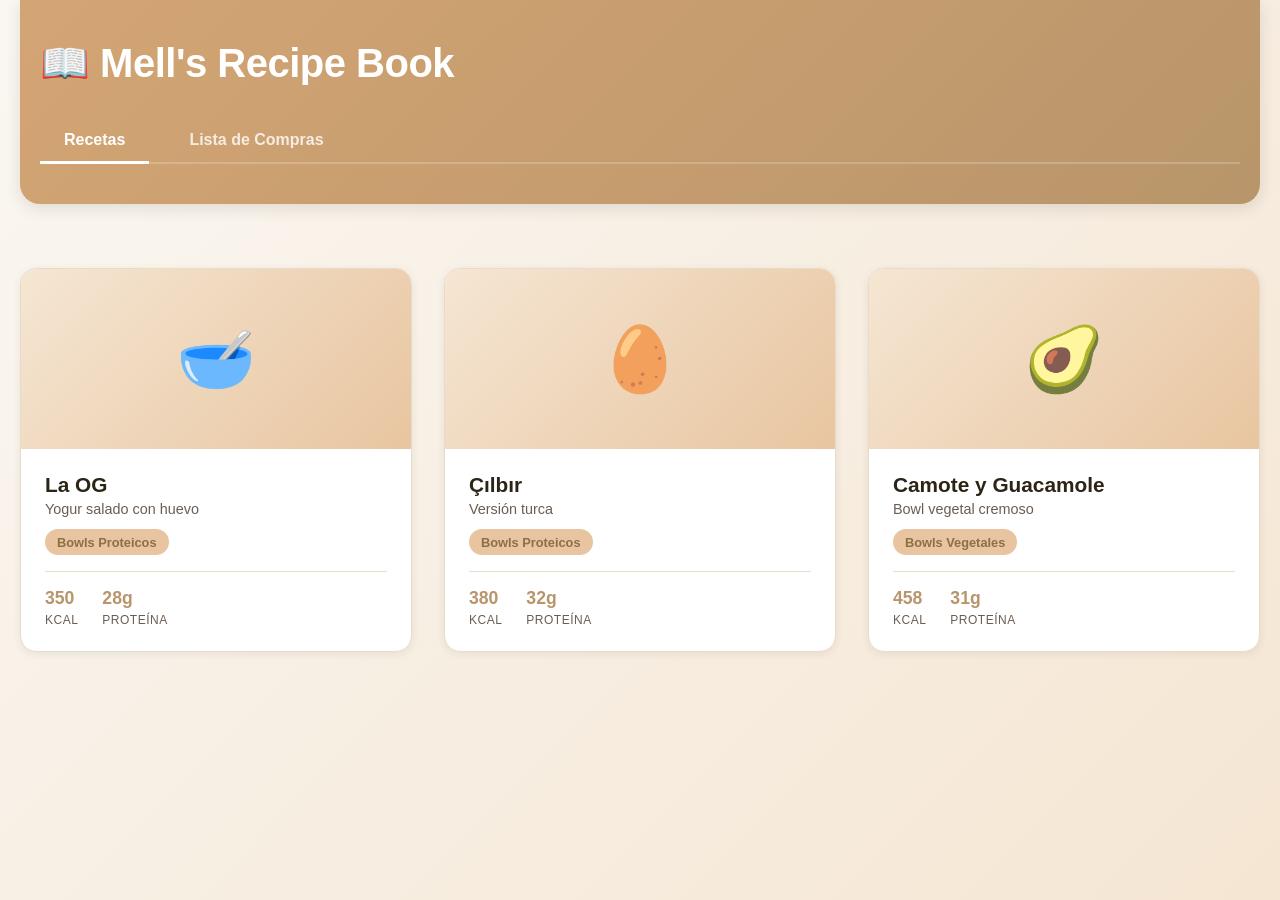
==== index.html @ 8ae882b2 "Initialize recipe book app with recipe board and shopping list - Recipe grid with cards showing name" ====
<!DOCTYPE html>
<html lang="es">
<head>
    <meta charset="UTF-8">
    <meta name="viewport" content="width=device-width, initial-scale=1.0">
    <title>Mell's Recipe Book</title>
    <link rel="stylesheet" href="styles.css">
</head>
<body>
    <div class="container">
        <!-- Header -->
        <header class="header">
            <div class="header-content">
                <h1 class="title">📖 Mell's Recipe Book</h1>
                <nav class="nav-tabs">
                    <button class="nav-btn active" data-tab="recipes">Recetas</button>
                    <button class="nav-btn" data-tab="shopping">Lista de Compras</button>
                </nav>
            </div>
        </header>

        <!-- Main Content -->
        <main class="main-content">
            <!-- Recipes Tab -->
            <section id="recipes-tab" class="tab-content active">
                <div class="recipes-grid">
                    <!-- Las recetas se generarán aquí -->
                </div>
            </section>

            <!-- Shopping List Tab -->
            <section id="shopping-tab" class="tab-content">
                <div class="shopping-container">
                    <!-- Filtros -->
                    <div class="filters-section">
                        <h2>Filtrar por categoría</h2>
                        <div class="category-filters">
                            <!-- Se generarán dinámicamente -->
                        </div>
                    </div>

                    <!-- Tabla de ingredientes -->
                    <div class="shopping-list-section">
                        <div class="shopping-header">
                            <h2>Ingredientes a Comprar</h2>
                            <button class="btn-clear-all" id="clear-all-btn">Limpiar lista</button>
                        </div>
                        <div class="shopping-list">
                            <!-- Se generará dinámicamente -->
                        </div>
                    </div>
                </div>
            </section>
        </main>
    </div>

    <!-- Modal para ver detalles de la receta -->
    <div id="recipe-modal" class="modal">
        <div class="modal-content">
            <span class="close">&times;</span>
            <div class="modal-body">
                <!-- Se llenará dinámicamente -->
            </div>
        </div>
    </div>

    <script src="data.js"></script>
    <script src="app.js"></script>
</body>
</html>
---- styles.css ----
* {
    margin: 0;
    padding: 0;
    box-sizing: border-box;
}

:root {
    --primary: #d4a574;
    --primary-light: #e8c5a0;
    --primary-dark: #b8956a;
    --secondary: #f5e6d3;
    --accent: #8b6f47;
    --text-dark: #2c2416;
    --text-light: #6b5d52;
    --bg-light: #faf7f2;
    --bg-white: #ffffff;
    --success: #a8d5ba;
    --warning: #f4a460;
    --border: #e8dcc8;
    --shadow-sm: 0 2px 8px rgba(44, 36, 22, 0.08);
    --shadow-md: 0 4px 16px rgba(44, 36, 22, 0.12);
    --shadow-lg: 0 8px 24px rgba(44, 36, 22, 0.15);
}

body {
    font-family: 'Segoe UI', Tahoma, Geneva, Verdana, sans-serif;
    background: linear-gradient(135deg, #faf7f2 0%, #f5e6d3 100%);
    color: var(--text-dark);
    min-height: 100vh;
}

.container {
    max-width: 1400px;
    margin: 0 auto;
    padding: 0 20px;
}

/* Header */
.header {
    background: linear-gradient(135deg, var(--primary) 0%, var(--primary-dark) 100%);
    padding: 2.5rem 0;
    margin-bottom: 3rem;
    box-shadow: var(--shadow-md);
    border-radius: 0 0 20px 20px;
}

.header-content {
    max-width: 1400px;
    margin: 0 auto;
    padding: 0 20px;
}

.title {
    font-size: 2.5rem;
    color: var(--bg-white);
    margin-bottom: 2rem;
    font-weight: 700;
    letter-spacing: -0.5px;
}

.nav-tabs {
    display: flex;
    gap: 1rem;
    border-bottom: 2px solid rgba(255, 255, 255, 0.2);
}

.nav-btn {
    padding: 0.75rem 1.5rem;
    border: none;
    background: transparent;
    color: rgba(255, 255, 255, 0.8);
    font-size: 1rem;
    font-weight: 600;
    cursor: pointer;
    transition: all 0.3s ease;
    border-bottom: 3px solid transparent;
    margin-bottom: -2px;
}

.nav-btn:hover {
    color: var(--bg-white);
}

.nav-btn.active {
    color: var(--bg-white);
    border-bottom-color: var(--bg-white);
}

/* Main Content */
.main-content {
    padding: 1rem 0 3rem;
}

.tab-content {
    display: none;
    animation: fadeIn 0.3s ease-in;
}

.tab-content.active {
    display: block;
}

@keyframes fadeIn {
    from {
        opacity: 0;
        transform: translateY(10px);
    }
    to {
        opacity: 1;
        transform: translateY(0);
    }
}

/* Recipes Grid */
.recipes-grid {
    display: grid;
    grid-template-columns: repeat(auto-fill, minmax(300px, 1fr));
    gap: 2rem;
}

.recipe-card {
    background: var(--bg-white);
    border-radius: 16px;
    overflow: hidden;
    box-shadow: var(--shadow-sm);
    transition: all 0.3s ease;
    cursor: pointer;
    border: 1px solid var(--border);
}

.recipe-card:hover {
    transform: translateY(-8px);
    box-shadow: var(--shadow-lg);
}

.recipe-card-image {
    width: 100%;
    height: 180px;
    background: linear-gradient(135deg, var(--secondary) 0%, var(--primary-light) 100%);
    display: flex;
    align-items: center;
    justify-content: center;
    font-size: 4rem;
}

.recipe-card-content {
    padding: 1.5rem;
}

.recipe-card-title {
    font-size: 1.3rem;
    font-weight: 700;
    color: var(--text-dark);
    margin-bottom: 0.25rem;
}

.recipe-card-subtitle {
    font-size: 0.9rem;
    color: var(--text-light);
    margin-bottom: 0.75rem;
}

.recipe-card-category {
    display: inline-block;
    background: var(--primary-light);
    color: var(--accent);
    padding: 0.35rem 0.75rem;
    border-radius: 20px;
    font-size: 0.8rem;
    font-weight: 600;
    margin-bottom: 1rem;
}

.recipe-card-stats {
    display: flex;
    gap: 1.5rem;
    padding-top: 1rem;
    border-top: 1px solid var(--border);
    font-size: 0.85rem;
}

.stat {
    display: flex;
    flex-direction: column;
    gap: 0.25rem;
}

.stat-value {
    font-weight: 700;
    color: var(--primary-dark);
    font-size: 1.1rem;
}

.stat-label {
    color: var(--text-light);
    font-size: 0.75rem;
    text-transform: uppercase;
    letter-spacing: 0.5px;
}

/* Modal */
.modal {
    display: none;
    position: fixed;
    z-index: 1000;
    left: 0;
    top: 0;
    width: 100%;
    height: 100%;
    background: rgba(44, 36, 22, 0.5);
    animation: fadeIn 0.3s ease;
}

.modal.show {
    display: flex;
    align-items: center;
    justify-content: center;
}

.modal-content {
    background: var(--bg-white);
    padding: 2rem;
    border-radius: 20px;
    max-width: 600px;
    width: 90%;
    max-height: 90vh;
    overflow-y: auto;
    box-shadow: var(--shadow-lg);
    position: relative;
}

.close {
    position: absolute;
    right: 1.5rem;
    top: 1.5rem;
    font-size: 1.5rem;
    font-weight: bold;
    cursor: pointer;
    color: var(--text-light);
    transition: color 0.2s;
}

.close:hover {
    color: var(--text-dark);
}

.modal-title {
    font-size: 2rem;
    font-weight: 700;
    color: var(--text-dark);
    margin-bottom: 0.5rem;
}

.modal-subtitle {
    font-size: 1rem;
    color: var(--text-light);
    margin-bottom: 1rem;
}

.modal-category {
    display: inline-block;
    background: var(--primary-light);
    color: var(--accent);
    padding: 0.4rem 0.8rem;
    border-radius: 20px;
    font-size: 0.85rem;
    font-weight: 600;
    margin-bottom: 1.5rem;
}

.modal-stats {
    display: flex;
    gap: 2rem;
    padding: 1.5rem 0;
    border-top: 1px solid var(--border);
    border-bottom: 1px solid var(--border);
    margin-bottom: 1.5rem;
}

.modal-stat {
    display: flex;
    flex-direction: column;
    gap: 0.25rem;
}

.modal-stat-value {
    font-size: 1.5rem;
    font-weight: 700;
    color: var(--primary-dark);
}

.modal-stat-label {
    font-size: 0.8rem;
    color: var(--text-light);
    text-transform: uppercase;
    letter-spacing: 0.5px;
}

.modal-section {
    margin-bottom: 1.5rem;
}

.modal-section h3 {
    font-size: 1.1rem;
    font-weight: 700;
    color: var(--text-dark);
    margin-bottom: 0.75rem;
    display: flex;
    align-items: center;
    gap: 0.5rem;
}

.modal-ingredients {
    list-style: none;
}

.modal-ingredients li {
    padding: 0.5rem 0;
    padding-left: 1.5rem;
    position: relative;
    color: var(--text-light);
}

.modal-ingredients li:before {
    content: "✓";
    position: absolute;
    left: 0;
    color: var(--success);
    font-weight: bold;
}

.modal-steps {
    list-style: none;
    counter-reset: step-counter;
}

.modal-steps li {
    counter-increment: step-counter;
    padding: 0.75rem 0;
    padding-left: 2rem;
    position: relative;
    color: var(--text-light);
    line-height: 1.6;
}

.modal-steps li:before {
    content: counter(step-counter);
    position: absolute;
    left: 0;
    width: 1.5rem;
    height: 1.5rem;
    background: var(--primary-light);
    border-radius: 50%;
    display: flex;
    align-items: center;
    justify-content: center;
    font-weight: 700;
    color: var(--accent);
    font-size: 0.8rem;
}

/* Shopping List */
.shopping-container {
    display: grid;
    grid-template-columns: 250px 1fr;
    gap: 2rem;
}

.filters-section {
    background: var(--bg-white);
    padding: 1.5rem;
    border-radius: 16px;
    height: fit-content;
    box-shadow: var(--shadow-sm);
    border: 1px solid var(--border);
    position: sticky;
    top: 20px;
}

.filters-section h2 {
    font-size: 1.1rem;
    font-weight: 700;
    color: var(--text-dark);
    margin-bottom: 1rem;
}

.category-filters {
    display: flex;
    flex-direction: column;
    gap: 0.5rem;
}

.filter-checkbox {
    display: flex;
    align-items: center;
    gap: 0.75rem;
    cursor: pointer;
    padding: 0.5rem;
    border-radius: 8px;
    transition: background 0.2s;
}

.filter-checkbox:hover {
    background: var(--secondary);
}

.filter-checkbox input {
    width: 18px;
    height: 18px;
    cursor: pointer;
    accent-color: var(--primary);
}

.filter-checkbox label {
    cursor: pointer;
    font-size: 0.95rem;
    color: var(--text-dark);
    font-weight: 500;
}

.shopping-list-section {
    background: var(--bg-white);
    padding: 2rem;
    border-radius: 16px;
    box-shadow: var(--shadow-sm);
    border: 1px solid var(--border);
}

.shopping-header {
    display: flex;
    justify-content: space-between;
    align-items: center;
    margin-bottom: 1.5rem;
}

.shopping-header h2 {
    font-size: 1.5rem;
    font-weight: 700;
    color: var(--text-dark);
}

.btn-clear-all {
    padding: 0.5rem 1rem;
    background: var(--warning);
    color: white;
    border: none;
    border-radius: 8px;
    font-weight: 600;
    cursor: pointer;
    transition: all 0.2s;
    font-size: 0.9rem;
}

.btn-clear-all:hover {
    background: darken(var(--warning), 10%);
    transform: translateY(-2px);
}

.shopping-list {
    display: flex;
    flex-direction: column;
    gap: 0.75rem;
}

.ingredient-item {
    display: grid;
    grid-template-columns: 30px 1fr auto;
    align-items: center;
    gap: 1rem;
    padding: 1rem;
    background: var(--secondary);
    border-radius: 12px;
    transition: all 0.2s;
    border: 1px solid var(--border);
}

.ingredient-item:hover {
    background: var(--primary-light);
}

.ingredient-item.checked {
    opacity: 0.6;
}

.ingredient-checkbox {
    width: 24px;
    height: 24px;
    cursor: pointer;
    accent-color: var(--success);
}

.ingredient-info {
    display: flex;
    flex-direction: column;
    gap: 0.25rem;
}

.ingredient-name {
    font-weight: 600;
    color: var(--text-dark);
    font-size: 0.95rem;
}

.ingredient-recipes {
    font-size: 0.8rem;
    color: var(--text-light);
}

.recipe-badge {
    display: inline-block;
    background: var(--primary-light);
    color: var(--accent);
    padding: 0.25rem 0.6rem;
    border-radius: 12px;
    font-weight: 600;
    cursor: pointer;
    transition: all 0.2s;
    border: 1px solid transparent;
}

.recipe-badge:hover {
    background: var(--primary);
    color: white;
    border-color: var(--primary-dark);
}

.ingredient-recipes-list {
    display: flex;
    flex-wrap: wrap;
    gap: 0.5rem;
}

.ingredient-quantity {
    text-align: right;
    font-size: 0.85rem;
    color: var(--text-light);
}

.empty-state {
    text-align: center;
    padding: 3rem 1rem;
    color: var(--text-light);
}

.empty-state-icon {
    font-size: 3rem;
    margin-bottom: 1rem;
}

.empty-state-text {
    font-size: 1.1rem;
    font-weight: 600;
}

/* Buttons */
.btn {
    padding: 0.75rem 1.5rem;
    border: none;
    border-radius: 8px;
    font-weight: 600;
    cursor: pointer;
    transition: all 0.2s;
    font-size: 0.95rem;
}

.btn-primary {
    background: var(--primary);
    color: white;
}

.btn-primary:hover {
    background: var(--primary-dark);
    transform: translateY(-2px);
}

/* Responsive */
@media (max-width: 768px) {
    .header {
        padding: 2rem 0;
    }

    .title {
        font-size: 1.8rem;
        margin-bottom: 1rem;
    }

    .recipes-grid {
        grid-template-columns: 1fr;
        gap: 1.5rem;
    }

    .shopping-container {
        grid-template-columns: 1fr;
        gap: 1.5rem;
    }

    .filters-section {
        position: static;
    }

    .shopping-header {
        flex-direction: column;
        align-items: flex-start;
        gap: 1rem;
    }

    .ingredient-item {
        grid-template-columns: 24px 1fr;
    }

    .ingredient-quantity {
        grid-column: 2;
        text-align: left;
        margin-top: 0.5rem;
    }
}

@media (max-width: 480px) {
    .title {
        font-size: 1.4rem;
    }

    .nav-tabs {
        gap: 0.5rem;
    }

    .nav-btn {
        padding: 0.5rem 1rem;
        font-size: 0.85rem;
    }

    .recipe-card-title {
        font-size: 1.1rem;
    }

    .shopping-header h2 {
        font-size: 1.2rem;
    }
}
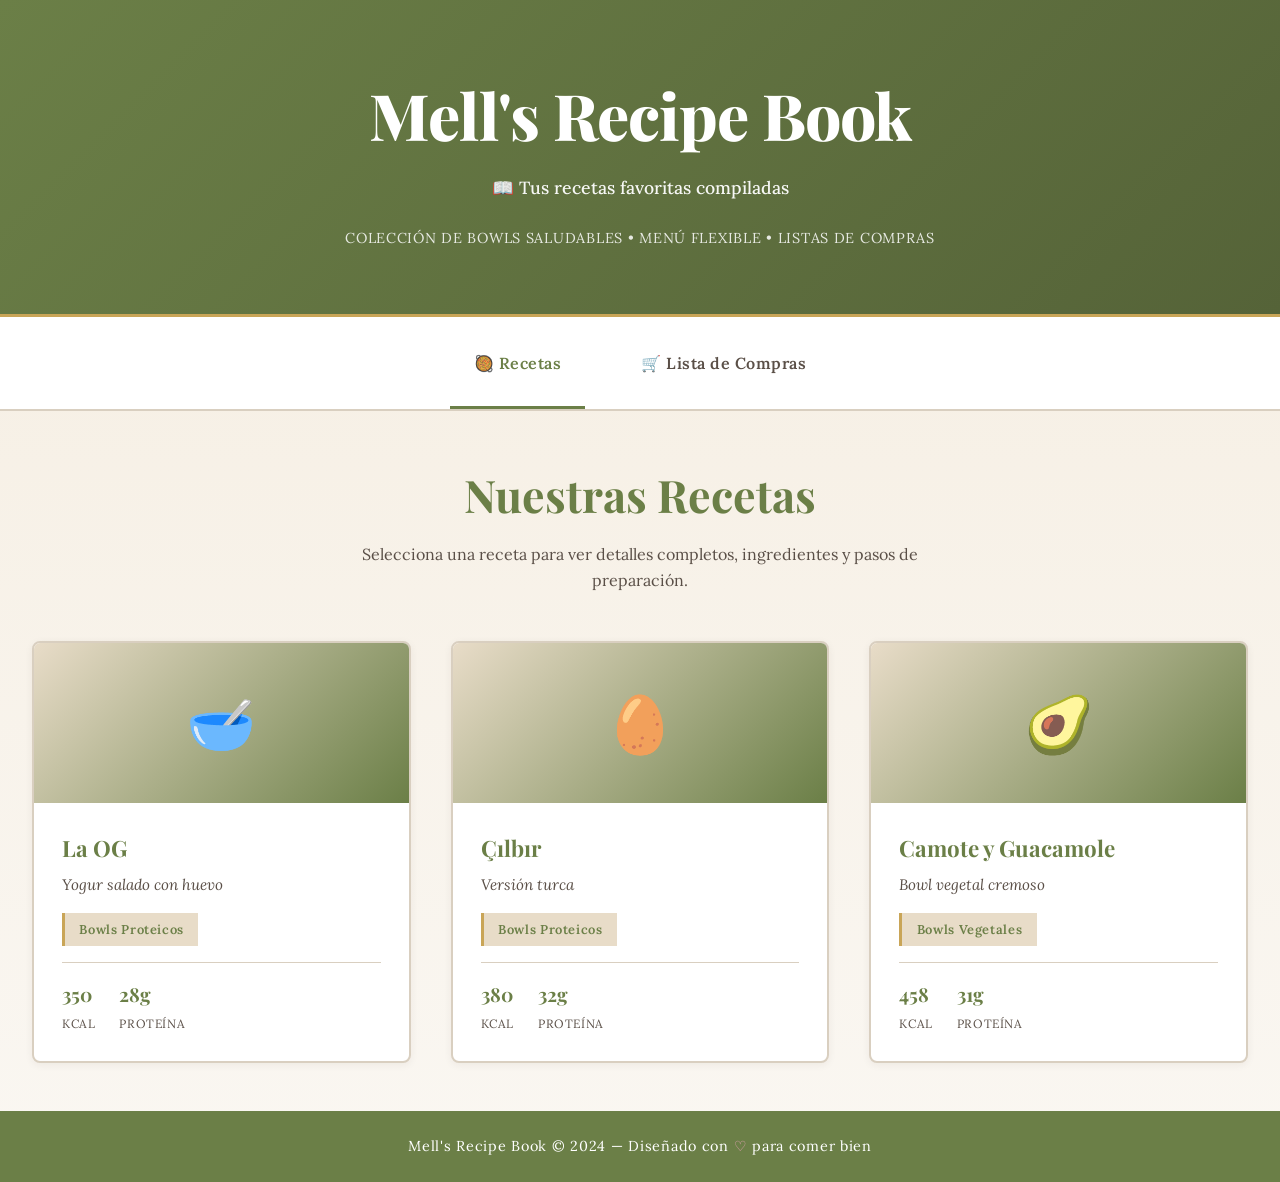
==== commit 8a53b7d1: "Redesign UI with elegant serif-based aesthetic inspired by document style - Add Playfair Display ser" ====
--- a/index.html
+++ b/index.html
@@ -4,25 +4,38 @@
     <meta charset="UTF-8">
     <meta name="viewport" content="width=device-width, initial-scale=1.0">
     <title>Mell's Recipe Book</title>
+    <link rel="preconnect" href="https://fonts.googleapis.com">
+    <link rel="preconnect" href="https://fonts.gstatic.com" crossorigin>
+    <link href="https://fonts.googleapis.com/css2?family=Playfair+Display:wght@700;800&family=Lora:wght@400;500;600&display=swap" rel="stylesheet">
     <link rel="stylesheet" href="styles.css">
 </head>
 <body>
-    <div class="container">
+    <div class="page">
         <!-- Header -->
         <header class="header">
-            <div class="header-content">
-                <h1 class="title">📖 Mell's Recipe Book</h1>
-                <nav class="nav-tabs">
-                    <button class="nav-btn active" data-tab="recipes">Recetas</button>
-                    <button class="nav-btn" data-tab="shopping">Lista de Compras</button>
-                </nav>
+            <div class="header-inner">
+                <h1 class="main-title">Mell's Recipe Book</h1>
+                <p class="subtitle">📖 Tus recetas favoritas compiladas</p>
+                <div class="header-meta">
+                    <span>Colección de bowls saludables • Menú flexible • Listas de compras</span>
+                </div>
             </div>
         </header>
+
+        <!-- Navigation Tabs -->
+        <nav class="nav-tabs">
+            <button class="nav-btn active" data-tab="recipes">🥘 Recetas</button>
+            <button class="nav-btn" data-tab="shopping">🛒 Lista de Compras</button>
+        </nav>
 
         <!-- Main Content -->
         <main class="main-content">
             <!-- Recipes Tab -->
             <section id="recipes-tab" class="tab-content active">
+                <div class="section-header">
+                    <h2>Nuestras Recetas</h2>
+                    <p class="section-description">Selecciona una receta para ver detalles completos, ingredientes y pasos de preparación.</p>
+                </div>
                 <div class="recipes-grid">
                     <!-- Las recetas se generarán aquí -->
                 </div>
@@ -30,20 +43,28 @@
 
             <!-- Shopping List Tab -->
             <section id="shopping-tab" class="tab-content">
+                <div class="section-header">
+                    <h2>Lista de Compras Inteligente</h2>
+                    <p class="section-description">Filtra por categoría de receta y genera tu lista personalizada de ingredientes.</p>
+                </div>
+
                 <div class="shopping-container">
                     <!-- Filtros -->
-                    <div class="filters-section">
-                        <h2>Filtrar por categoría</h2>
+                    <aside class="filters-section">
+                        <h3>Filtrar por Categoría</h3>
                         <div class="category-filters">
                             <!-- Se generarán dinámicamente -->
                         </div>
-                    </div>
+                    </aside>
 
                     <!-- Tabla de ingredientes -->
                     <div class="shopping-list-section">
                         <div class="shopping-header">
-                            <h2>Ingredientes a Comprar</h2>
-                            <button class="btn-clear-all" id="clear-all-btn">Limpiar lista</button>
+                            <div>
+                                <h3>Ingredientes a Comprar</h3>
+                                <p class="shopping-subtext" id="shopping-count">Selecciona una categoría para ver ingredientes</p>
+                            </div>
+                            <button class="btn-clear-all" id="clear-all-btn">↻ Limpiar lista</button>
                         </div>
                         <div class="shopping-list">
                             <!-- Se generará dinámicamente -->
@@ -52,12 +73,17 @@
                 </div>
             </section>
         </main>
+
+        <!-- Footer -->
+        <footer class="footer">
+            <p>Mell's Recipe Book © 2024 — Diseñado con <span class="heart">♡</span> para comer bien</p>
+        </footer>
     </div>
 
     <!-- Modal para ver detalles de la receta -->
     <div id="recipe-modal" class="modal">
         <div class="modal-content">
-            <span class="close">&times;</span>
+            <button class="close" aria-label="Cerrar">&times;</button>
             <div class="modal-body">
                 <!-- Se llenará dinámicamente -->
             </div>
--- a/styles.css
+++ b/styles.css
@@ -5,95 +5,152 @@
 }
 
 :root {
-    --primary: #d4a574;
-    --primary-light: #e8c5a0;
-    --primary-dark: #b8956a;
-    --secondary: #f5e6d3;
-    --accent: #8b6f47;
+    --cream: #f5ede0;
+    --beige: #e8dcc8;
+    --olive: #6b7f47;
+    --olive-dark: #556338;
+    --brown: #8b6f47;
+    --brown-dark: #6b5a3d;
     --text-dark: #2c2416;
-    --text-light: #6b5d52;
-    --bg-light: #faf7f2;
-    --bg-white: #ffffff;
-    --success: #a8d5ba;
-    --warning: #f4a460;
-    --border: #e8dcc8;
-    --shadow-sm: 0 2px 8px rgba(44, 36, 22, 0.08);
-    --shadow-md: 0 4px 16px rgba(44, 36, 22, 0.12);
-    --shadow-lg: 0 8px 24px rgba(44, 36, 22, 0.15);
+    --text-light: #5a4f47;
+    --accent: #c9a557;
+    --success: #9ab89e;
+    --border: #d9cfc0;
+    --white: #ffffff;
+
+    --font-serif: 'Playfair Display', Georgia, serif;
+    --font-body: 'Lora', 'Segoe UI', serif;
+}
+
+html, body {
+    height: 100%;
 }
 
 body {
-    font-family: 'Segoe UI', Tahoma, Geneva, Verdana, sans-serif;
-    background: linear-gradient(135deg, #faf7f2 0%, #f5e6d3 100%);
+    font-family: var(--font-body);
+    background-color: var(--cream);
     color: var(--text-dark);
+    line-height: 1.6;
+}
+
+.page {
+    display: flex;
+    flex-direction: column;
     min-height: 100vh;
-}
-
-.container {
-    max-width: 1400px;
-    margin: 0 auto;
-    padding: 0 20px;
+    background: linear-gradient(180deg, var(--cream) 0%, #faf7f2 100%);
 }
 
 /* Header */
 .header {
-    background: linear-gradient(135deg, var(--primary) 0%, var(--primary-dark) 100%);
-    padding: 2.5rem 0;
-    margin-bottom: 3rem;
-    box-shadow: var(--shadow-md);
-    border-radius: 0 0 20px 20px;
-}
-
-.header-content {
-    max-width: 1400px;
+    background: linear-gradient(135deg, var(--olive) 0%, var(--olive-dark) 100%);
+    color: var(--white);
+    padding: 4rem 2rem;
+    text-align: center;
+    border-bottom: 3px solid var(--accent);
+}
+
+.header-inner {
+    max-width: 900px;
     margin: 0 auto;
-    padding: 0 20px;
-}
-
-.title {
-    font-size: 2.5rem;
-    color: var(--bg-white);
-    margin-bottom: 2rem;
-    font-weight: 700;
-    letter-spacing: -0.5px;
-}
-
+}
+
+.main-title {
+    font-family: var(--font-serif);
+    font-size: clamp(2.5rem, 8vw, 4rem);
+    font-weight: 800;
+    margin-bottom: 0.5rem;
+    letter-spacing: -1px;
+}
+
+.subtitle {
+    font-size: 1.1rem;
+    font-weight: 500;
+    opacity: 0.95;
+    margin-bottom: 1.5rem;
+}
+
+.header-meta {
+    font-size: 0.9rem;
+    opacity: 0.85;
+    letter-spacing: 0.05em;
+    text-transform: uppercase;
+}
+
+/* Navigation Tabs */
 .nav-tabs {
     display: flex;
-    gap: 1rem;
-    border-bottom: 2px solid rgba(255, 255, 255, 0.2);
+    justify-content: center;
+    gap: 2rem;
+    padding: 1.5rem 2rem;
+    background: var(--white);
+    border-bottom: 2px solid var(--border);
+    flex-wrap: wrap;
 }
 
 .nav-btn {
     padding: 0.75rem 1.5rem;
     border: none;
     background: transparent;
-    color: rgba(255, 255, 255, 0.8);
+    color: var(--text-light);
     font-size: 1rem;
+    font-family: var(--font-body);
     font-weight: 600;
     cursor: pointer;
     transition: all 0.3s ease;
-    border-bottom: 3px solid transparent;
-    margin-bottom: -2px;
+    position: relative;
+    letter-spacing: 0.03em;
 }
 
 .nav-btn:hover {
-    color: var(--bg-white);
+    color: var(--olive);
 }
 
 .nav-btn.active {
-    color: var(--bg-white);
-    border-bottom-color: var(--bg-white);
+    color: var(--olive);
+}
+
+.nav-btn.active::after {
+    content: '';
+    position: absolute;
+    bottom: -1.5rem;
+    left: 0;
+    right: 0;
+    height: 3px;
+    background: var(--olive);
 }
 
 /* Main Content */
 .main-content {
-    padding: 1rem 0 3rem;
+    flex: 1;
+    max-width: 1400px;
+    width: 100%;
+    margin: 0 auto;
+    padding: 3rem 2rem;
+}
+
+.section-header {
+    margin-bottom: 3rem;
+    text-align: center;
+}
+
+.section-header h2 {
+    font-family: var(--font-serif);
+    font-size: clamp(1.8rem, 5vw, 2.8rem);
+    color: var(--olive);
+    margin-bottom: 0.75rem;
+    font-weight: 700;
+}
+
+.section-description {
+    font-size: 1rem;
+    color: var(--text-light);
+    max-width: 600px;
+    margin: 0 auto;
 }
 
 .tab-content {
     display: none;
-    animation: fadeIn 0.3s ease-in;
+    animation: fadeIn 0.4s ease-in;
 }
 
 .tab-content.active {
@@ -103,7 +160,7 @@
 @keyframes fadeIn {
     from {
         opacity: 0;
-        transform: translateY(10px);
+        transform: translateY(15px);
     }
     to {
         opacity: 1;
@@ -114,60 +171,65 @@
 /* Recipes Grid */
 .recipes-grid {
     display: grid;
-    grid-template-columns: repeat(auto-fill, minmax(300px, 1fr));
-    gap: 2rem;
+    grid-template-columns: repeat(auto-fill, minmax(320px, 1fr));
+    gap: 2.5rem;
+    margin-top: 2rem;
 }
 
 .recipe-card {
-    background: var(--bg-white);
-    border-radius: 16px;
+    background: var(--white);
+    border: 2px solid var(--border);
+    border-radius: 8px;
     overflow: hidden;
-    box-shadow: var(--shadow-sm);
-    transition: all 0.3s ease;
-    cursor: pointer;
-    border: 1px solid var(--border);
+    cursor: pointer;
+    transition: all 0.35s ease;
+    box-shadow: 0 2px 8px rgba(44, 36, 22, 0.06);
 }
 
 .recipe-card:hover {
     transform: translateY(-8px);
-    box-shadow: var(--shadow-lg);
+    border-color: var(--accent);
+    box-shadow: 0 12px 24px rgba(44, 36, 22, 0.12);
 }
 
 .recipe-card-image {
     width: 100%;
-    height: 180px;
-    background: linear-gradient(135deg, var(--secondary) 0%, var(--primary-light) 100%);
+    height: 160px;
+    background: linear-gradient(135deg, var(--beige) 0%, var(--olive) 100%);
     display: flex;
     align-items: center;
     justify-content: center;
-    font-size: 4rem;
+    font-size: 3.5rem;
 }
 
 .recipe-card-content {
-    padding: 1.5rem;
+    padding: 1.75rem;
 }
 
 .recipe-card-title {
-    font-size: 1.3rem;
-    font-weight: 700;
-    color: var(--text-dark);
-    margin-bottom: 0.25rem;
+    font-family: var(--font-serif);
+    font-size: 1.4rem;
+    font-weight: 700;
+    color: var(--olive);
+    margin-bottom: 0.35rem;
 }
 
 .recipe-card-subtitle {
-    font-size: 0.9rem;
-    color: var(--text-light);
-    margin-bottom: 0.75rem;
+    font-size: 0.95rem;
+    color: var(--text-light);
+    margin-bottom: 1rem;
+    font-style: italic;
 }
 
 .recipe-card-category {
     display: inline-block;
-    background: var(--primary-light);
-    color: var(--accent);
-    padding: 0.35rem 0.75rem;
-    border-radius: 20px;
+    background: var(--beige);
+    color: var(--olive);
+    padding: 0.4rem 0.9rem;
+    border-left: 3px solid var(--accent);
     font-size: 0.8rem;
     font-weight: 600;
+    letter-spacing: 0.05em;
     margin-bottom: 1rem;
 }
 
@@ -176,7 +238,6 @@
     gap: 1.5rem;
     padding-top: 1rem;
     border-top: 1px solid var(--border);
-    font-size: 0.85rem;
 }
 
 .stat {
@@ -186,16 +247,17 @@
 }
 
 .stat-value {
-    font-weight: 700;
-    color: var(--primary-dark);
-    font-size: 1.1rem;
+    font-size: 1.2rem;
+    font-weight: 700;
+    color: var(--olive);
+    font-family: var(--font-serif);
 }
 
 .stat-label {
-    color: var(--text-light);
     font-size: 0.75rem;
+    color: var(--text-light);
     text-transform: uppercase;
-    letter-spacing: 0.5px;
+    letter-spacing: 0.05em;
 }
 
 /* Modal */
@@ -207,8 +269,10 @@
     top: 0;
     width: 100%;
     height: 100%;
-    background: rgba(44, 36, 22, 0.5);
+    background: rgba(44, 36, 22, 0.6);
     animation: fadeIn 0.3s ease;
+    overflow-y: auto;
+    padding: 2rem;
 }
 
 .modal.show {
@@ -218,63 +282,71 @@
 }
 
 .modal-content {
-    background: var(--bg-white);
-    padding: 2rem;
-    border-radius: 20px;
-    max-width: 600px;
-    width: 90%;
-    max-height: 90vh;
-    overflow-y: auto;
-    box-shadow: var(--shadow-lg);
+    background: var(--white);
+    padding: 2.5rem;
+    border-radius: 8px;
+    max-width: 650px;
+    width: 100%;
+    box-shadow: 0 20px 60px rgba(44, 36, 22, 0.3);
     position: relative;
+    border: 2px solid var(--border);
 }
 
 .close {
     position: absolute;
     right: 1.5rem;
     top: 1.5rem;
-    font-size: 1.5rem;
+    font-size: 2rem;
     font-weight: bold;
     cursor: pointer;
     color: var(--text-light);
     transition: color 0.2s;
+    background: none;
+    border: none;
+    width: 40px;
+    height: 40px;
+    display: flex;
+    align-items: center;
+    justify-content: center;
 }
 
 .close:hover {
-    color: var(--text-dark);
+    color: var(--olive);
 }
 
 .modal-title {
+    font-family: var(--font-serif);
     font-size: 2rem;
     font-weight: 700;
-    color: var(--text-dark);
+    color: var(--olive);
     margin-bottom: 0.5rem;
 }
 
 .modal-subtitle {
     font-size: 1rem;
     color: var(--text-light);
+    font-style: italic;
     margin-bottom: 1rem;
 }
 
 .modal-category {
     display: inline-block;
-    background: var(--primary-light);
-    color: var(--accent);
-    padding: 0.4rem 0.8rem;
-    border-radius: 20px;
-    font-size: 0.85rem;
+    background: var(--beige);
+    color: var(--olive);
+    padding: 0.4rem 0.9rem;
+    border-left: 3px solid var(--accent);
+    font-size: 0.8rem;
     font-weight: 600;
     margin-bottom: 1.5rem;
 }
 
 .modal-stats {
     display: flex;
-    gap: 2rem;
+    gap: 2.5rem;
     padding: 1.5rem 0;
     border-top: 1px solid var(--border);
     border-bottom: 1px solid var(--border);
-    margin-bottom: 1.5rem;
+    margin-bottom: 2rem;
 }
 
 .modal-stat {
@@ -286,24 +358,25 @@
 .modal-stat-value {
     font-size: 1.5rem;
     font-weight: 700;
-    color: var(--primary-dark);
+    color: var(--olive);
+    font-family: var(--font-serif);
 }
 
 .modal-stat-label {
-    font-size: 0.8rem;
+    font-size: 0.75rem;
     color: var(--text-light);
     text-transform: uppercase;
-    letter-spacing: 0.5px;
+    letter-spacing: 0.05em;
 }
 
 .modal-section {
-    margin-bottom: 1.5rem;
+    margin-bottom: 2rem;
 }
 
 .modal-section h3 {
     font-size: 1.1rem;
     font-weight: 700;
-    color: var(--text-dark);
+    color: var(--olive);
     margin-bottom: 0.75rem;
     display: flex;
     align-items: center;
@@ -340,7 +413,7 @@
     padding-left: 2rem;
     position: relative;
     color: var(--text-light);
-    line-height: 1.6;
+    line-height: 1.7;
 }
 
 .modal-steps li:before {
@@ -349,45 +422,51 @@
     left: 0;
     width: 1.5rem;
     height: 1.5rem;
-    background: var(--primary-light);
+    background: var(--beige);
+    border: 2px solid var(--accent);
     border-radius: 50%;
     display: flex;
     align-items: center;
     justify-content: center;
     font-weight: 700;
-    color: var(--accent);
+    color: var(--olive);
     font-size: 0.8rem;
+    font-family: var(--font-serif);
 }
 
 /* Shopping List */
 .shopping-container {
     display: grid;
-    grid-template-columns: 250px 1fr;
-    gap: 2rem;
+    grid-template-columns: 280px 1fr;
+    gap: 2.5rem;
+    margin-top: 2rem;
 }
 
 .filters-section {
-    background: var(--bg-white);
-    padding: 1.5rem;
-    border-radius: 16px;
+    background: var(--white);
+    padding: 2rem;
+    border: 2px solid var(--border);
+    border-radius: 8px;
     height: fit-content;
-    box-shadow: var(--shadow-sm);
-    border: 1px solid var(--border);
     position: sticky;
     top: 20px;
 }
 
-.filters-section h2 {
+.filters-section h3 {
+    font-family: var(--font-serif);
     font-size: 1.1rem;
     font-weight: 700;
-    color: var(--text-dark);
-    margin-bottom: 1rem;
+    color: var(--olive);
+    margin-bottom: 1.25rem;
+    display: flex;
+    align-items: center;
+    gap: 0.5rem;
 }
 
 .category-filters {
     display: flex;
     flex-direction: column;
-    gap: 0.5rem;
+    gap: 0.75rem;
 }
 
 .filter-checkbox {
@@ -395,20 +474,20 @@
     align-items: center;
     gap: 0.75rem;
     cursor: pointer;
-    padding: 0.5rem;
-    border-radius: 8px;
+    padding: 0.75rem;
+    border-radius: 6px;
     transition: background 0.2s;
 }
 
 .filter-checkbox:hover {
-    background: var(--secondary);
+    background: var(--beige);
 }
 
 .filter-checkbox input {
     width: 18px;
     height: 18px;
     cursor: pointer;
-    accent-color: var(--primary);
+    accent-color: var(--olive);
 }
 
 .filter-checkbox label {
@@ -419,67 +498,84 @@
 }
 
 .shopping-list-section {
-    background: var(--bg-white);
+    background: var(--white);
     padding: 2rem;
-    border-radius: 16px;
-    box-shadow: var(--shadow-sm);
-    border: 1px solid var(--border);
+    border: 2px solid var(--border);
+    border-radius: 8px;
 }
 
 .shopping-header {
     display: flex;
     justify-content: space-between;
-    align-items: center;
-    margin-bottom: 1.5rem;
-}
-
-.shopping-header h2 {
-    font-size: 1.5rem;
-    font-weight: 700;
-    color: var(--text-dark);
+    align-items: flex-start;
+    gap: 1.5rem;
+    margin-bottom: 2rem;
+    padding-bottom: 1.5rem;
+    border-bottom: 2px solid var(--border);
+}
+
+.shopping-header h3 {
+    font-family: var(--font-serif);
+    font-size: 1.6rem;
+    font-weight: 700;
+    color: var(--olive);
+}
+
+.shopping-subtext {
+    font-size: 0.9rem;
+    color: var(--text-light);
+    margin-top: 0.5rem;
 }
 
 .btn-clear-all {
-    padding: 0.5rem 1rem;
-    background: var(--warning);
-    color: white;
-    border: none;
-    border-radius: 8px;
+    padding: 0.6rem 1.2rem;
+    background: var(--beige);
+    color: var(--olive);
+    border: 2px solid var(--olive);
+    border-radius: 6px;
+    font-family: var(--font-body);
     font-weight: 600;
     cursor: pointer;
-    transition: all 0.2s;
+    transition: all 0.3s ease;
     font-size: 0.9rem;
+    letter-spacing: 0.05em;
 }
 
 .btn-clear-all:hover {
-    background: darken(var(--warning), 10%);
-    transform: translateY(-2px);
+    background: var(--olive);
+    color: var(--white);
 }
 
 .shopping-list {
     display: flex;
     flex-direction: column;
-    gap: 0.75rem;
+    gap: 1rem;
 }
 
 .ingredient-item {
     display: grid;
-    grid-template-columns: 30px 1fr auto;
+    grid-template-columns: 28px 1fr auto;
     align-items: center;
     gap: 1rem;
-    padding: 1rem;
-    background: var(--secondary);
-    border-radius: 12px;
-    transition: all 0.2s;
-    border: 1px solid var(--border);
+    padding: 1.25rem;
+    background: var(--cream);
+    border-left: 4px solid var(--olive);
+    border-radius: 4px;
+    transition: all 0.2s ease;
 }
 
 .ingredient-item:hover {
-    background: var(--primary-light);
+    background: var(--beige);
 }
 
 .ingredient-item.checked {
     opacity: 0.6;
+    background: #f0ebe3;
+}
+
+.ingredient-item.checked .ingredient-name {
+    text-decoration: line-through;
+    color: var(--text-light);
 }
 
 .ingredient-checkbox {
@@ -492,7 +588,7 @@
 .ingredient-info {
     display: flex;
     flex-direction: column;
-    gap: 0.25rem;
+    gap: 0.4rem;
 }
 
 .ingredient-name {
@@ -506,34 +602,31 @@
     color: var(--text-light);
 }
 
+.ingredient-recipes-list {
+    display: flex;
+    flex-wrap: wrap;
+    gap: 0.5rem;
+    margin-top: 0.35rem;
+}
+
 .recipe-badge {
     display: inline-block;
-    background: var(--primary-light);
-    color: var(--accent);
-    padding: 0.25rem 0.6rem;
-    border-radius: 12px;
+    background: var(--beige);
+    color: var(--olive);
+    padding: 0.3rem 0.65rem;
+    border-left: 2px solid var(--accent);
+    border-radius: 3px;
     font-weight: 600;
     cursor: pointer;
-    transition: all 0.2s;
-    border: 1px solid transparent;
+    transition: all 0.2s ease;
+    font-size: 0.75rem;
+    text-transform: uppercase;
+    letter-spacing: 0.03em;
 }
 
 .recipe-badge:hover {
-    background: var(--primary);
-    color: white;
-    border-color: var(--primary-dark);
-}
-
-.ingredient-recipes-list {
-    display: flex;
-    flex-wrap: wrap;
-    gap: 0.5rem;
-}
-
-.ingredient-quantity {
-    text-align: right;
-    font-size: 0.85rem;
-    color: var(--text-light);
+    background: var(--accent);
+    color: var(--white);
 }
 
 .empty-state {
@@ -548,40 +641,38 @@
 }
 
 .empty-state-text {
-    font-size: 1.1rem;
+    font-size: 1rem;
     font-weight: 600;
 }
 
-/* Buttons */
-.btn {
-    padding: 0.75rem 1.5rem;
-    border: none;
-    border-radius: 8px;
-    font-weight: 600;
-    cursor: pointer;
-    transition: all 0.2s;
-    font-size: 0.95rem;
-}
-
-.btn-primary {
-    background: var(--primary);
-    color: white;
-}
-
-.btn-primary:hover {
-    background: var(--primary-dark);
-    transform: translateY(-2px);
+/* Footer */
+.footer {
+    background: var(--olive);
+    color: var(--white);
+    text-align: center;
+    padding: 1.5rem;
+    font-size: 0.9rem;
+    margin-top: auto;
+    letter-spacing: 0.05em;
+}
+
+.heart {
+    color: #e8a4b8;
 }
 
 /* Responsive */
 @media (max-width: 768px) {
-    .header {
-        padding: 2rem 0;
-    }
-
-    .title {
-        font-size: 1.8rem;
-        margin-bottom: 1rem;
+    .main-content {
+        padding: 2rem 1rem;
+    }
+
+    .main-title {
+        font-size: 2rem;
+    }
+
+    .nav-tabs {
+        gap: 1rem;
+        padding: 1rem;
     }
 
     .recipes-grid {
@@ -608,32 +699,38 @@
         grid-template-columns: 24px 1fr;
     }
 
-    .ingredient-quantity {
-        grid-column: 2;
-        text-align: left;
-        margin-top: 0.5rem;
+    .modal-content {
+        padding: 1.5rem;
+    }
+
+    .modal-title {
+        font-size: 1.5rem;
     }
 }
 
 @media (max-width: 480px) {
-    .title {
-        font-size: 1.4rem;
-    }
-
-    .nav-tabs {
-        gap: 0.5rem;
+    .header {
+        padding: 2rem 1rem;
+    }
+
+    .main-title {
+        font-size: 1.5rem;
+    }
+
+    .subtitle {
+        font-size: 0.95rem;
     }
 
     .nav-btn {
         padding: 0.5rem 1rem;
-        font-size: 0.85rem;
+        font-size: 0.9rem;
     }
 
     .recipe-card-title {
         font-size: 1.1rem;
     }
 
-    .shopping-header h2 {
-        font-size: 1.2rem;
-    }
-}
+    .section-header h2 {
+        font-size: 1.5rem;
+    }
+}
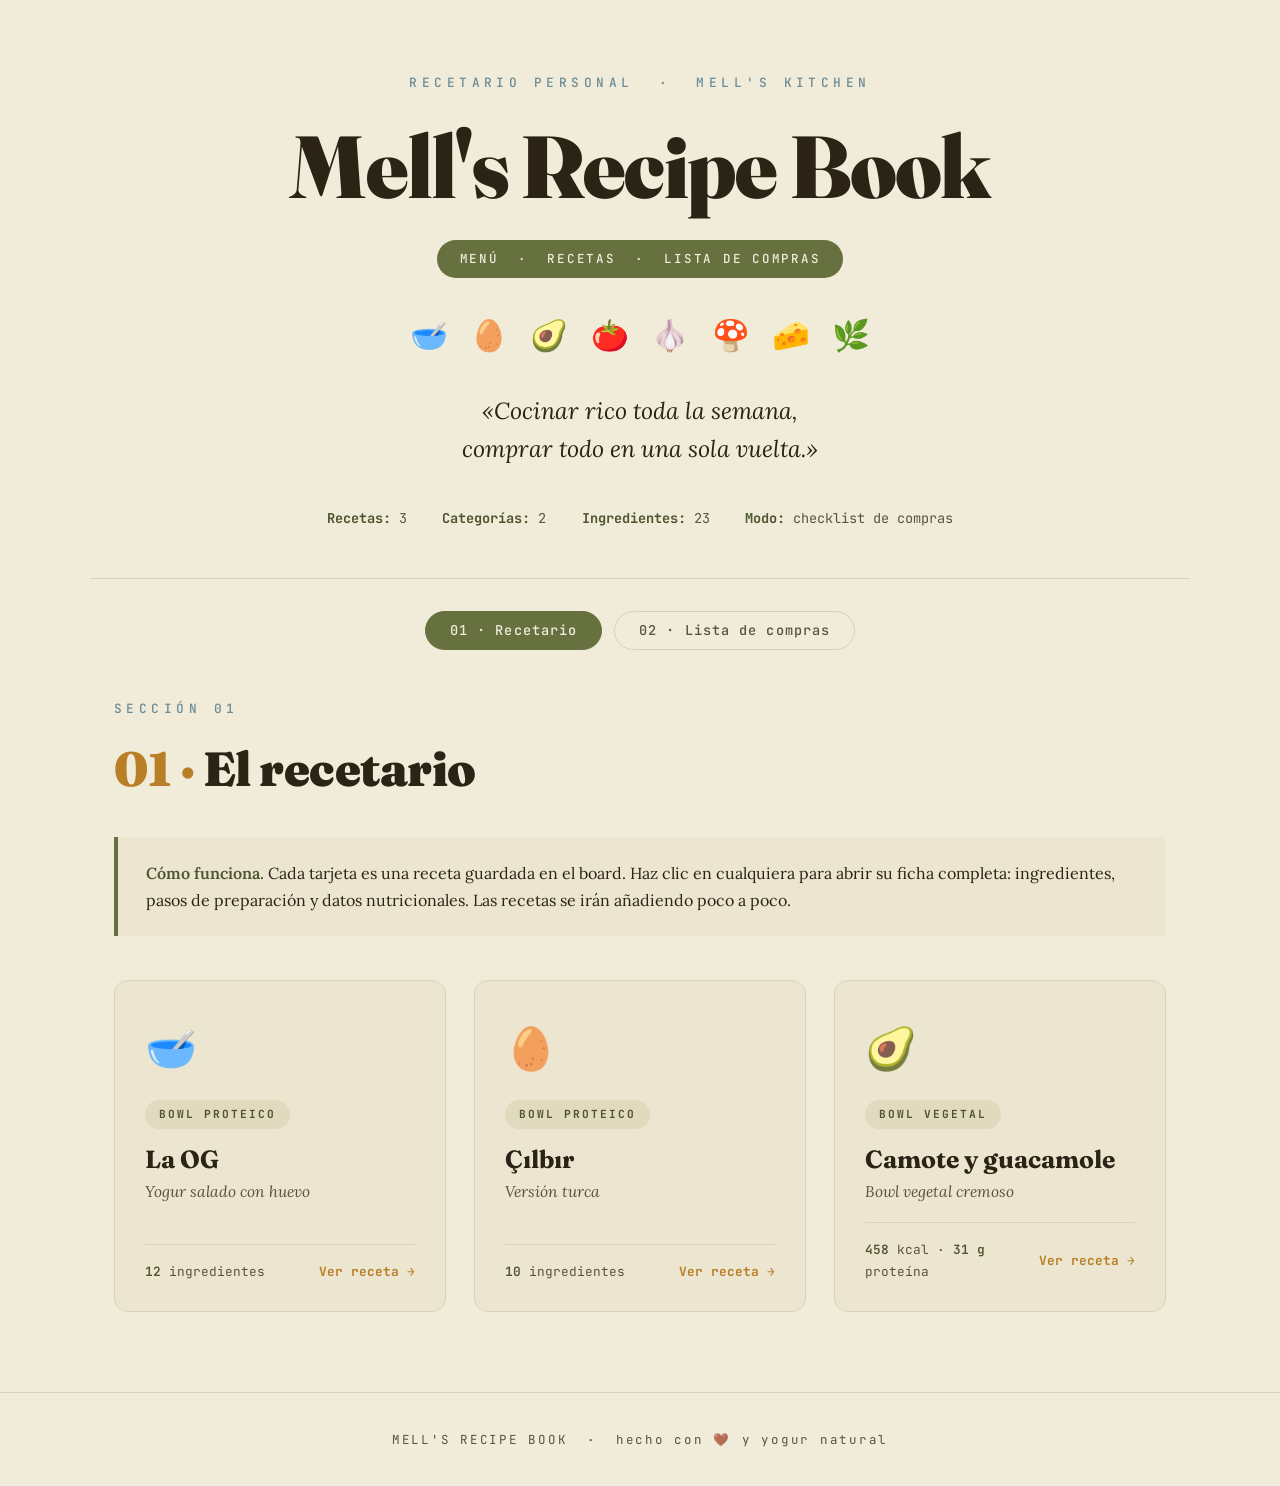
==== commit 66db4b4b: "Rebuild app from scratch with document-style cozy design Full rewrite of the recipe book replacing t" ====
--- a/index.html
+++ b/index.html
@@ -4,90 +4,104 @@
     <meta charset="UTF-8">
     <meta name="viewport" content="width=device-width, initial-scale=1.0">
     <title>Mell's Recipe Book</title>
+    <link rel="icon" href="data:image/svg+xml,<svg xmlns=%22http://www.w3.org/2000/svg%22 viewBox=%220 0 100 100%22><text y=%22.9em%22 font-size=%2290%22>🥣</text></svg>">
     <link rel="preconnect" href="https://fonts.googleapis.com">
     <link rel="preconnect" href="https://fonts.gstatic.com" crossorigin>
-    <link href="https://fonts.googleapis.com/css2?family=Playfair+Display:wght@700;800&family=Lora:wght@400;500;600&display=swap" rel="stylesheet">
+    <link href="https://fonts.googleapis.com/css2?family=Fraunces:opsz,wght@9..144,600;9..144,700;9..144,900&family=Lora:ital,wght@0,400;0,500;0,600;1,400;1,500&family=JetBrains+Mono:wght@400;500;700&display=swap" rel="stylesheet">
     <link rel="stylesheet" href="styles.css">
 </head>
 <body>
-    <div class="page">
-        <!-- Header -->
-        <header class="header">
-            <div class="header-inner">
-                <h1 class="main-title">Mell's Recipe Book</h1>
-                <p class="subtitle">📖 Tus recetas favoritas compiladas</p>
-                <div class="header-meta">
-                    <span>Colección de bowls saludables • Menú flexible • Listas de compras</span>
-                </div>
+
+    <!-- ============ HERO ============ -->
+    <header class="hero">
+        <p class="eyebrow">RECETARIO PERSONAL &nbsp;·&nbsp; MELL'S KITCHEN</p>
+        <h1 class="hero-title">Mell's Recipe Book</h1>
+        <span class="hero-pill">MENÚ &nbsp;·&nbsp; RECETAS &nbsp;·&nbsp; LISTA DE COMPRAS</span>
+        <div class="hero-emojis" aria-hidden="true">
+            <span>🥣</span><span>🥚</span><span>🥑</span><span>🍅</span><span>🧄</span><span>🍄</span><span>🧀</span><span>🌿</span>
+        </div>
+        <p class="hero-quote">«Cocinar rico toda la semana,<br>comprar todo en una sola vuelta.»</p>
+        <div class="hero-meta">
+            <span><b>Recetas:</b> <span id="meta-recipes">–</span></span>
+            <span><b>Categorías:</b> <span id="meta-categories">–</span></span>
+            <span><b>Ingredientes:</b> <span id="meta-ingredients">–</span></span>
+            <span><b>Modo:</b> checklist de compras</span>
+        </div>
+    </header>
+
+    <hr class="rule">
+
+    <!-- ============ NAV ============ -->
+    <nav class="tabs" aria-label="Secciones">
+        <button class="tab-btn active" data-tab="recipes">01 · Recetario</button>
+        <button class="tab-btn" data-tab="shopping">02 · Lista de compras</button>
+    </nav>
+
+    <main class="content">
+
+        <!-- ============ SECCIÓN 01 · RECETARIO ============ -->
+        <section id="recipes-tab" class="tab-panel active">
+            <p class="section-label">SECCIÓN 01</p>
+            <h2 class="section-title"><span class="section-num">01 ·</span> El recetario</h2>
+
+            <aside class="callout">
+                <p><b>Cómo funciona.</b> Cada tarjeta es una receta guardada en el board. Haz clic
+                en cualquiera para abrir su ficha completa: ingredientes, pasos de preparación y
+                datos nutricionales. Las recetas se irán añadiendo poco a poco.</p>
+            </aside>
+
+            <div class="recipes-grid" id="recipes-grid"></div>
+        </section>
+
+        <!-- ============ SECCIÓN 02 · LISTA DE COMPRAS ============ -->
+        <section id="shopping-tab" class="tab-panel">
+            <p class="section-label">SECCIÓN 02</p>
+            <h2 class="section-title"><span class="section-num">02 ·</span> Lista de compras</h2>
+
+            <aside class="callout">
+                <p><b>Cómo funciona.</b> Selecciona los tipos de receta que quieres cocinar
+                (filtro multiselección) y se compilan los ingredientes de esas recetas en una sola
+                lista. Marca lo que ya compraste — el estado se guarda en tu navegador. Cada
+                etiqueta de receta te lleva a su ficha. <b>Sin filtros activos se muestran todas
+                las recetas.</b></p>
+            </aside>
+
+            <div class="filter-bar">
+                <span class="filter-label">FILTRAR POR TIPO</span>
+                <div class="filter-chips" id="filter-chips"></div>
             </div>
-        </header>
 
-        <!-- Navigation Tabs -->
-        <nav class="nav-tabs">
-            <button class="nav-btn active" data-tab="recipes">🥘 Recetas</button>
-            <button class="nav-btn" data-tab="shopping">🛒 Lista de Compras</button>
-        </nav>
+            <div class="list-toolbar">
+                <p class="progress" id="shopping-progress">–</p>
+                <button class="btn-ghost" id="clear-checked">↻ Desmarcar todo</button>
+            </div>
 
-        <!-- Main Content -->
-        <main class="main-content">
-            <!-- Recipes Tab -->
-            <section id="recipes-tab" class="tab-content active">
-                <div class="section-header">
-                    <h2>Nuestras Recetas</h2>
-                    <p class="section-description">Selecciona una receta para ver detalles completos, ingredientes y pasos de preparación.</p>
-                </div>
-                <div class="recipes-grid">
-                    <!-- Las recetas se generarán aquí -->
-                </div>
-            </section>
+            <div class="table-scroll">
+                <table class="shopping-table">
+                    <thead>
+                        <tr>
+                            <th class="col-check">✓</th>
+                            <th class="col-name">Ingrediente</th>
+                            <th class="col-recipes">Aparece en las recetas</th>
+                        </tr>
+                    </thead>
+                    <tbody id="shopping-body"></tbody>
+                </table>
+            </div>
+        </section>
 
-            <!-- Shopping List Tab -->
-            <section id="shopping-tab" class="tab-content">
-                <div class="section-header">
-                    <h2>Lista de Compras Inteligente</h2>
-                    <p class="section-description">Filtra por categoría de receta y genera tu lista personalizada de ingredientes.</p>
-                </div>
+    </main>
 
-                <div class="shopping-container">
-                    <!-- Filtros -->
-                    <aside class="filters-section">
-                        <h3>Filtrar por Categoría</h3>
-                        <div class="category-filters">
-                            <!-- Se generarán dinámicamente -->
-                        </div>
-                    </aside>
+    <footer class="footer">
+        <p>MELL'S RECIPE BOOK &nbsp;·&nbsp; hecho con 🤎 y yogur natural</p>
+    </footer>
 
-                    <!-- Tabla de ingredientes -->
-                    <div class="shopping-list-section">
-                        <div class="shopping-header">
-                            <div>
-                                <h3>Ingredientes a Comprar</h3>
-                                <p class="shopping-subtext" id="shopping-count">Selecciona una categoría para ver ingredientes</p>
-                            </div>
-                            <button class="btn-clear-all" id="clear-all-btn">↻ Limpiar lista</button>
-                        </div>
-                        <div class="shopping-list">
-                            <!-- Se generará dinámicamente -->
-                        </div>
-                    </div>
-                </div>
-            </section>
-        </main>
-
-        <!-- Footer -->
-        <footer class="footer">
-            <p>Mell's Recipe Book © 2024 — Diseñado con <span class="heart">♡</span> para comer bien</p>
-        </footer>
-    </div>
-
-    <!-- Modal para ver detalles de la receta -->
-    <div id="recipe-modal" class="modal">
-        <div class="modal-content">
-            <button class="close" aria-label="Cerrar">&times;</button>
-            <div class="modal-body">
-                <!-- Se llenará dinámicamente -->
-            </div>
-        </div>
+    <!-- ============ MODAL DE RECETA ============ -->
+    <div id="recipe-modal" class="modal" aria-hidden="true">
+        <article class="modal-card">
+            <button class="modal-close" aria-label="Cerrar">×</button>
+            <div class="modal-body" id="modal-body"></div>
+        </article>
     </div>
 
     <script src="data.js"></script>
--- a/styles.css
+++ b/styles.css
@@ -1,736 +1,630 @@
-* {
-    margin: 0;
-    padding: 0;
-    box-sizing: border-box;
-}
+/* ============================================================
+   Mell's Recipe Book · estilo "documento cozy"
+   Paleta: crema de papel, tinta café, verde oliva, ámbar
+   Tipos:  Fraunces (display) · Lora (texto) · JetBrains Mono (detalles)
+   ============================================================ */
+
+* { margin: 0; padding: 0; box-sizing: border-box; }
 
 :root {
-    --cream: #f5ede0;
-    --beige: #e8dcc8;
-    --olive: #6b7f47;
-    --olive-dark: #556338;
-    --brown: #8b6f47;
-    --brown-dark: #6b5a3d;
-    --text-dark: #2c2416;
-    --text-light: #5a4f47;
-    --accent: #c9a557;
-    --success: #9ab89e;
-    --border: #d9cfc0;
-    --white: #ffffff;
-
-    --font-serif: 'Playfair Display', Georgia, serif;
-    --font-body: 'Lora', 'Segoe UI', serif;
-}
-
-html, body {
-    height: 100%;
-}
+    --paper:      #f1ebd9;
+    --paper-soft: #ece5cf;
+    --chip:       #e2dabf;
+    --ink:        #2b2416;
+    --ink-soft:   #5c5240;
+    --olive:      #67713f;
+    --olive-deep: #4d5530;
+    --amber:      #b97f27;
+    --slate:      #6b8c96;
+    --line:       #d9d1b8;
+    --line-soft:  #e4ddc8;
+
+    --serif: 'Fraunces', Georgia, serif;
+    --body:  'Lora', Georgia, serif;
+    --mono:  'JetBrains Mono', 'Courier New', monospace;
+}
+
+::selection { background: var(--olive); color: var(--paper); }
 
 body {
-    font-family: var(--font-body);
-    background-color: var(--cream);
-    color: var(--text-dark);
-    line-height: 1.6;
-}
-
-.page {
-    display: flex;
-    flex-direction: column;
-    min-height: 100vh;
-    background: linear-gradient(180deg, var(--cream) 0%, #faf7f2 100%);
-}
-
-/* Header */
-.header {
-    background: linear-gradient(135deg, var(--olive) 0%, var(--olive-dark) 100%);
-    color: var(--white);
-    padding: 4rem 2rem;
-    text-align: center;
-    border-bottom: 3px solid var(--accent);
-}
-
-.header-inner {
+    font-family: var(--body);
+    background: var(--paper);
+    color: var(--ink);
+    line-height: 1.7;
+    font-size: 17px;
+}
+
+b, strong { font-weight: 600; }
+
+/* ============ HERO ============ */
+
+.hero {
     max-width: 900px;
     margin: 0 auto;
-}
-
-.main-title {
-    font-family: var(--font-serif);
-    font-size: clamp(2.5rem, 8vw, 4rem);
-    font-weight: 800;
+    padding: 4.5rem 1.5rem 3rem;
+    text-align: center;
+}
+
+.eyebrow {
+    font-family: var(--mono);
+    font-size: 0.8rem;
+    font-weight: 500;
+    letter-spacing: 0.35em;
+    color: var(--slate);
+    margin-bottom: 1.75rem;
+}
+
+.hero-title {
+    font-family: var(--serif);
+    font-weight: 900;
+    font-size: clamp(3rem, 9vw, 5.5rem);
+    line-height: 1.02;
+    letter-spacing: -0.02em;
+    margin-bottom: 1.75rem;
+}
+
+.hero-pill {
+    display: inline-block;
+    font-family: var(--mono);
+    font-size: 0.78rem;
+    font-weight: 500;
+    letter-spacing: 0.22em;
+    color: var(--paper);
+    background: var(--olive);
+    padding: 0.55rem 1.4rem;
+    border-radius: 999px;
+    margin-bottom: 1.9rem;
+}
+
+.hero-emojis {
+    display: flex;
+    justify-content: center;
+    gap: 1.4rem;
+    font-size: 1.9rem;
+    margin-bottom: 2rem;
+    flex-wrap: wrap;
+}
+
+.hero-quote {
+    font-family: var(--body);
+    font-style: italic;
+    font-size: clamp(1.15rem, 3vw, 1.45rem);
+    line-height: 1.6;
+    margin-bottom: 2.5rem;
+}
+
+.hero-meta {
+    display: flex;
+    justify-content: center;
+    flex-wrap: wrap;
+    gap: 0.85rem 2.2rem;
+    font-family: var(--mono);
+    font-size: 0.85rem;
+    color: var(--ink-soft);
+}
+
+.hero-meta b {
+    color: var(--olive-deep);
+    font-weight: 700;
+}
+
+.rule {
+    border: none;
+    border-top: 1px solid var(--line);
+    max-width: 1100px;
+    margin: 0 auto;
+}
+
+/* ============ TABS ============ */
+
+.tabs {
+    display: flex;
+    justify-content: center;
+    gap: 0.75rem;
+    padding: 2rem 1.5rem 0;
+    flex-wrap: wrap;
+}
+
+.tab-btn {
+    font-family: var(--mono);
+    font-size: 0.85rem;
+    font-weight: 500;
+    letter-spacing: 0.08em;
+    color: var(--ink-soft);
+    background: transparent;
+    border: 1.5px solid var(--line);
+    border-radius: 999px;
+    padding: 0.6rem 1.5rem;
+    cursor: pointer;
+    transition: all 0.25s ease;
+}
+
+.tab-btn:hover {
+    border-color: var(--olive);
+    color: var(--olive-deep);
+}
+
+.tab-btn.active {
+    background: var(--olive);
+    border-color: var(--olive);
+    color: var(--paper);
+}
+
+/* ============ LAYOUT ============ */
+
+.content {
+    max-width: 1100px;
+    margin: 0 auto;
+    padding: 3rem 1.5rem 5rem;
+}
+
+.tab-panel { display: none; }
+.tab-panel.active {
+    display: block;
+    animation: rise 0.4s ease;
+}
+
+@keyframes rise {
+    from { opacity: 0; transform: translateY(14px); }
+    to   { opacity: 1; transform: translateY(0); }
+}
+
+.section-label {
+    font-family: var(--mono);
+    font-size: 0.8rem;
+    font-weight: 500;
+    letter-spacing: 0.35em;
+    color: var(--slate);
     margin-bottom: 0.5rem;
-    letter-spacing: -1px;
-}
-
-.subtitle {
-    font-size: 1.1rem;
-    font-weight: 500;
-    opacity: 0.95;
-    margin-bottom: 1.5rem;
-}
-
-.header-meta {
-    font-size: 0.9rem;
-    opacity: 0.85;
-    letter-spacing: 0.05em;
-    text-transform: uppercase;
-}
-
-/* Navigation Tabs */
-.nav-tabs {
-    display: flex;
-    justify-content: center;
-    gap: 2rem;
-    padding: 1.5rem 2rem;
-    background: var(--white);
-    border-bottom: 2px solid var(--border);
-    flex-wrap: wrap;
-}
-
-.nav-btn {
-    padding: 0.75rem 1.5rem;
-    border: none;
-    background: transparent;
-    color: var(--text-light);
+}
+
+.section-title {
+    font-family: var(--serif);
+    font-weight: 900;
+    font-size: clamp(2rem, 5.5vw, 3rem);
+    letter-spacing: -0.01em;
+    margin-bottom: 1.75rem;
+}
+
+.section-num { color: var(--amber); }
+
+/* ============ CALLOUT ============ */
+
+.callout {
+    border-left: 4px solid var(--olive);
+    background: var(--paper-soft);
+    padding: 1.4rem 1.75rem;
+    margin-bottom: 2.75rem;
     font-size: 1rem;
-    font-family: var(--font-body);
-    font-weight: 600;
-    cursor: pointer;
-    transition: all 0.3s ease;
-    position: relative;
-    letter-spacing: 0.03em;
-}
-
-.nav-btn:hover {
-    color: var(--olive);
-}
-
-.nav-btn.active {
-    color: var(--olive);
-}
-
-.nav-btn.active::after {
-    content: '';
-    position: absolute;
-    bottom: -1.5rem;
-    left: 0;
-    right: 0;
-    height: 3px;
-    background: var(--olive);
-}
-
-/* Main Content */
-.main-content {
-    flex: 1;
-    max-width: 1400px;
-    width: 100%;
-    margin: 0 auto;
-    padding: 3rem 2rem;
-}
-
-.section-header {
-    margin-bottom: 3rem;
-    text-align: center;
-}
-
-.section-header h2 {
-    font-family: var(--font-serif);
-    font-size: clamp(1.8rem, 5vw, 2.8rem);
-    color: var(--olive);
-    margin-bottom: 0.75rem;
-    font-weight: 700;
-}
-
-.section-description {
-    font-size: 1rem;
-    color: var(--text-light);
-    max-width: 600px;
-    margin: 0 auto;
-}
-
-.tab-content {
-    display: none;
-    animation: fadeIn 0.4s ease-in;
-}
-
-.tab-content.active {
-    display: block;
-}
-
-@keyframes fadeIn {
-    from {
-        opacity: 0;
-        transform: translateY(15px);
-    }
-    to {
-        opacity: 1;
-        transform: translateY(0);
-    }
-}
-
-/* Recipes Grid */
+}
+
+.callout b { color: var(--olive-deep); }
+
+/* ============ RECIPE CARDS ============ */
+
 .recipes-grid {
     display: grid;
-    grid-template-columns: repeat(auto-fill, minmax(320px, 1fr));
-    gap: 2.5rem;
-    margin-top: 2rem;
+    grid-template-columns: repeat(auto-fill, minmax(300px, 1fr));
+    gap: 1.75rem;
 }
 
 .recipe-card {
-    background: var(--white);
-    border: 2px solid var(--border);
-    border-radius: 8px;
+    background: var(--paper-soft);
+    border: 1.5px solid var(--line);
+    border-radius: 14px;
+    padding: 2rem 1.9rem 1.75rem;
+    cursor: pointer;
+    transition: transform 0.25s ease, box-shadow 0.25s ease, border-color 0.25s ease;
+    display: flex;
+    flex-direction: column;
+}
+
+.recipe-card:hover {
+    transform: translateY(-5px);
+    border-color: var(--olive);
+    box-shadow: 0 14px 30px rgba(43, 36, 22, 0.12);
+}
+
+.recipe-card .card-emoji {
+    font-size: 2.6rem;
+    margin-bottom: 1rem;
+}
+
+.recipe-card .card-cat {
+    font-family: var(--mono);
+    font-size: 0.7rem;
+    font-weight: 700;
+    letter-spacing: 0.18em;
+    text-transform: uppercase;
+    color: var(--olive-deep);
+    background: var(--chip);
+    border-radius: 999px;
+    padding: 0.3rem 0.85rem;
+    align-self: flex-start;
+    margin-bottom: 1rem;
+}
+
+.recipe-card h3 {
+    font-family: var(--serif);
+    font-weight: 700;
+    font-size: 1.55rem;
+    line-height: 1.15;
+    margin-bottom: 0.3rem;
+}
+
+.recipe-card .card-sub {
+    font-style: italic;
+    color: var(--ink-soft);
+    font-size: 0.97rem;
+    margin-bottom: 1.1rem;
+}
+
+.recipe-card .card-stats {
+    font-family: var(--mono);
+    font-size: 0.8rem;
+    color: var(--ink-soft);
+    border-top: 1px solid var(--line);
+    padding-top: 1rem;
+    margin-top: auto;
+    display: flex;
+    justify-content: space-between;
+    align-items: center;
+    gap: 1rem;
+}
+
+.recipe-card .card-stats b { color: var(--olive-deep); }
+
+.recipe-card .card-link {
+    color: var(--amber);
+    font-weight: 700;
+    white-space: nowrap;
+}
+
+/* ============ FILTER BAR ============ */
+
+.filter-bar {
+    display: flex;
+    align-items: center;
+    gap: 1.25rem;
+    flex-wrap: wrap;
+    margin-bottom: 1.5rem;
+}
+
+.filter-label {
+    font-family: var(--mono);
+    font-size: 0.75rem;
+    font-weight: 700;
+    letter-spacing: 0.25em;
+    color: var(--slate);
+}
+
+.filter-chips {
+    display: flex;
+    gap: 0.6rem;
+    flex-wrap: wrap;
+}
+
+.chip {
+    font-family: var(--mono);
+    font-size: 0.8rem;
+    font-weight: 500;
+    letter-spacing: 0.05em;
+    color: var(--ink-soft);
+    background: transparent;
+    border: 1.5px solid var(--line);
+    border-radius: 999px;
+    padding: 0.45rem 1.1rem;
+    cursor: pointer;
+    transition: all 0.2s ease;
+}
+
+.chip:hover { border-color: var(--olive); color: var(--olive-deep); }
+
+.chip.on {
+    background: var(--olive);
+    border-color: var(--olive);
+    color: var(--paper);
+}
+
+.chip .chip-count { opacity: 0.75; }
+
+/* ============ TOOLBAR ============ */
+
+.list-toolbar {
+    display: flex;
+    justify-content: space-between;
+    align-items: center;
+    gap: 1rem;
+    flex-wrap: wrap;
+    margin-bottom: 1.25rem;
+}
+
+.progress {
+    font-family: var(--mono);
+    font-size: 0.85rem;
+    color: var(--ink-soft);
+}
+
+.progress b { color: var(--olive-deep); }
+
+.btn-ghost {
+    font-family: var(--mono);
+    font-size: 0.8rem;
+    letter-spacing: 0.05em;
+    color: var(--olive-deep);
+    background: transparent;
+    border: 1.5px solid var(--olive);
+    border-radius: 999px;
+    padding: 0.45rem 1.1rem;
+    cursor: pointer;
+    transition: all 0.2s ease;
+}
+
+.btn-ghost:hover { background: var(--olive); color: var(--paper); }
+
+/* ============ SHOPPING TABLE ============ */
+
+.table-scroll { overflow-x: auto; }
+
+.shopping-table {
+    width: 100%;
+    border-collapse: collapse;
+    border: 1.5px solid var(--line);
+    border-radius: 10px;
     overflow: hidden;
+    font-size: 0.98rem;
+}
+
+.shopping-table thead th {
+    font-family: var(--serif);
+    font-weight: 700;
+    font-size: 1.02rem;
+    text-align: left;
+    color: var(--paper);
+    background: var(--olive);
+    padding: 0.9rem 1.1rem;
+}
+
+.shopping-table th.col-check { width: 3.2rem; text-align: center; }
+
+.shopping-table tbody td {
+    padding: 0.85rem 1.1rem;
+    border-top: 1px solid var(--line-soft);
+    vertical-align: top;
+}
+
+.shopping-table tbody tr { transition: background 0.15s ease; }
+.shopping-table tbody tr:hover { background: var(--paper-soft); }
+
+.shopping-table td.cell-check { text-align: center; }
+
+.shopping-table input[type="checkbox"] {
+    width: 1.15rem;
+    height: 1.15rem;
+    accent-color: var(--olive);
     cursor: pointer;
-    transition: all 0.35s ease;
-    box-shadow: 0 2px 8px rgba(44, 36, 22, 0.06);
-}
-
-.recipe-card:hover {
-    transform: translateY(-8px);
-    border-color: var(--accent);
-    box-shadow: 0 12px 24px rgba(44, 36, 22, 0.12);
-}
-
-.recipe-card-image {
-    width: 100%;
-    height: 160px;
-    background: linear-gradient(135deg, var(--beige) 0%, var(--olive) 100%);
-    display: flex;
-    align-items: center;
-    justify-content: center;
-    font-size: 3.5rem;
-}
-
-.recipe-card-content {
-    padding: 1.75rem;
-}
-
-.recipe-card-title {
-    font-family: var(--font-serif);
-    font-size: 1.4rem;
-    font-weight: 700;
-    color: var(--olive);
-    margin-bottom: 0.35rem;
-}
-
-.recipe-card-subtitle {
-    font-size: 0.95rem;
-    color: var(--text-light);
-    margin-bottom: 1rem;
+    margin-top: 0.25rem;
+}
+
+.cell-name { font-weight: 600; }
+
+.cell-name .ing-note {
+    display: block;
+    font-weight: 400;
     font-style: italic;
-}
-
-.recipe-card-category {
-    display: inline-block;
-    background: var(--beige);
-    color: var(--olive);
-    padding: 0.4rem 0.9rem;
-    border-left: 3px solid var(--accent);
-    font-size: 0.8rem;
-    font-weight: 600;
-    letter-spacing: 0.05em;
-    margin-bottom: 1rem;
-}
-
-.recipe-card-stats {
-    display: flex;
-    gap: 1.5rem;
-    padding-top: 1rem;
-    border-top: 1px solid var(--border);
-}
-
-.stat {
-    display: flex;
-    flex-direction: column;
-    gap: 0.25rem;
-}
-
-.stat-value {
-    font-size: 1.2rem;
-    font-weight: 700;
-    color: var(--olive);
-    font-family: var(--font-serif);
-}
-
-.stat-label {
-    font-size: 0.75rem;
-    color: var(--text-light);
-    text-transform: uppercase;
-    letter-spacing: 0.05em;
-}
-
-/* Modal */
+    font-size: 0.85rem;
+    color: var(--ink-soft);
+}
+
+tr.done .cell-name { text-decoration: line-through; }
+tr.done { opacity: 0.55; }
+
+.badges { display: flex; flex-wrap: wrap; gap: 0.45rem; }
+
+.badge {
+    font-family: var(--mono);
+    font-size: 0.72rem;
+    font-weight: 700;
+    letter-spacing: 0.06em;
+    color: var(--olive-deep);
+    background: var(--chip);
+    border: none;
+    border-radius: 5px;
+    padding: 0.3rem 0.7rem;
+    cursor: pointer;
+    transition: all 0.2s ease;
+}
+
+.badge:hover { background: var(--olive); color: var(--paper); }
+
+.empty-row td {
+    text-align: center;
+    padding: 2.5rem 1rem !important;
+    font-style: italic;
+    color: var(--ink-soft);
+}
+
+/* ============ MODAL ============ */
+
 .modal {
     display: none;
     position: fixed;
-    z-index: 1000;
-    left: 0;
-    top: 0;
+    inset: 0;
+    z-index: 100;
+    background: rgba(43, 36, 22, 0.55);
+    padding: 2rem 1rem;
+    overflow-y: auto;
+}
+
+.modal.show { display: flex; align-items: flex-start; justify-content: center; }
+
+.modal-card {
+    background: var(--paper);
+    border: 1.5px solid var(--line);
+    border-radius: 16px;
+    max-width: 640px;
     width: 100%;
-    height: 100%;
-    background: rgba(44, 36, 22, 0.6);
-    animation: fadeIn 0.3s ease;
-    overflow-y: auto;
-    padding: 2rem;
-}
-
-.modal.show {
-    display: flex;
-    align-items: center;
-    justify-content: center;
-}
-
-.modal-content {
-    background: var(--white);
-    padding: 2.5rem;
-    border-radius: 8px;
-    max-width: 650px;
-    width: 100%;
-    box-shadow: 0 20px 60px rgba(44, 36, 22, 0.3);
+    margin: auto 0;
+    padding: 2.75rem 2.5rem;
     position: relative;
-    border: 2px solid var(--border);
-}
-
-.close {
+    box-shadow: 0 24px 60px rgba(43, 36, 22, 0.35);
+    animation: rise 0.3s ease;
+}
+
+.modal-close {
     position: absolute;
-    right: 1.5rem;
-    top: 1.5rem;
-    font-size: 2rem;
-    font-weight: bold;
-    cursor: pointer;
-    color: var(--text-light);
-    transition: color 0.2s;
+    top: 1.1rem;
+    right: 1.3rem;
+    font-family: var(--body);
+    font-size: 1.9rem;
+    line-height: 1;
+    color: var(--ink-soft);
     background: none;
     border: none;
-    width: 40px;
-    height: 40px;
-    display: flex;
-    align-items: center;
-    justify-content: center;
-}
-
-.close:hover {
-    color: var(--olive);
-}
-
-.modal-title {
-    font-family: var(--font-serif);
-    font-size: 2rem;
-    font-weight: 700;
-    color: var(--olive);
-    margin-bottom: 0.5rem;
-}
-
-.modal-subtitle {
+    cursor: pointer;
+    transition: color 0.2s;
+}
+
+.modal-close:hover { color: var(--ink); }
+
+.m-cat {
+    display: inline-block;
+    font-family: var(--mono);
+    font-size: 0.72rem;
+    font-weight: 700;
+    letter-spacing: 0.18em;
+    text-transform: uppercase;
+    color: var(--olive-deep);
+    background: var(--chip);
+    border-radius: 999px;
+    padding: 0.32rem 0.9rem;
+    margin-bottom: 1rem;
+}
+
+.m-title {
+    font-family: var(--serif);
+    font-weight: 900;
+    font-size: clamp(1.9rem, 5vw, 2.5rem);
+    line-height: 1.1;
+    margin-bottom: 0.35rem;
+}
+
+.m-sub {
+    font-style: italic;
+    color: var(--ink-soft);
+    margin-bottom: 1.25rem;
+}
+
+.m-intro {
     font-size: 1rem;
-    color: var(--text-light);
-    font-style: italic;
-    margin-bottom: 1rem;
-}
-
-.modal-category {
-    display: inline-block;
-    background: var(--beige);
-    color: var(--olive);
-    padding: 0.4rem 0.9rem;
-    border-left: 3px solid var(--accent);
-    font-size: 0.8rem;
-    font-weight: 600;
+    border-left: 4px solid var(--olive);
+    background: var(--paper-soft);
+    padding: 1rem 1.25rem;
     margin-bottom: 1.5rem;
 }
 
-.modal-stats {
-    display: flex;
-    gap: 2.5rem;
-    padding: 1.5rem 0;
-    border-top: 1px solid var(--border);
-    border-bottom: 1px solid var(--border);
-    margin-bottom: 2rem;
-}
-
-.modal-stat {
-    display: flex;
-    flex-direction: column;
-    gap: 0.25rem;
-}
-
-.modal-stat-value {
-    font-size: 1.5rem;
-    font-weight: 700;
-    color: var(--olive);
-    font-family: var(--font-serif);
-}
-
-.modal-stat-label {
-    font-size: 0.75rem;
-    color: var(--text-light);
-    text-transform: uppercase;
-    letter-spacing: 0.05em;
-}
-
-.modal-section {
-    margin-bottom: 2rem;
-}
-
-.modal-section h3 {
-    font-size: 1.1rem;
-    font-weight: 700;
-    color: var(--olive);
-    margin-bottom: 0.75rem;
-    display: flex;
-    align-items: center;
-    gap: 0.5rem;
-}
-
-.modal-ingredients {
+.m-stats {
+    font-family: var(--mono);
+    font-size: 0.85rem;
+    color: var(--ink-soft);
+    display: flex;
+    gap: 2rem;
+    padding: 1rem 0;
+    border-top: 1px solid var(--line);
+    border-bottom: 1px solid var(--line);
+    margin-bottom: 1.75rem;
+}
+
+.m-stats b { color: var(--olive-deep); font-size: 1.05rem; }
+
+.m-h {
+    font-family: var(--serif);
+    font-weight: 700;
+    font-size: 1.3rem;
+    margin-bottom: 0.9rem;
+}
+
+.m-section { margin-bottom: 1.75rem; }
+
+.m-ingredients {
     list-style: none;
-}
-
-.modal-ingredients li {
-    padding: 0.5rem 0;
-    padding-left: 1.5rem;
+    columns: 2;
+    column-gap: 2rem;
+}
+
+.m-ingredients li {
+    break-inside: avoid;
+    padding: 0.3rem 0 0.3rem 1.5rem;
     position: relative;
-    color: var(--text-light);
-}
-
-.modal-ingredients li:before {
+    font-size: 0.97rem;
+}
+
+.m-ingredients li::before {
     content: "✓";
     position: absolute;
     left: 0;
-    color: var(--success);
-    font-weight: bold;
-}
-
-.modal-steps {
-    list-style: none;
-    counter-reset: step-counter;
-}
-
-.modal-steps li {
-    counter-increment: step-counter;
-    padding: 0.75rem 0;
-    padding-left: 2rem;
+    color: var(--olive);
+    font-weight: 700;
+}
+
+.m-ingredients .ing-note {
+    font-style: italic;
+    font-size: 0.85rem;
+    color: var(--ink-soft);
+}
+
+.m-steps { list-style: none; counter-reset: step; }
+
+.m-steps li {
+    counter-increment: step;
     position: relative;
-    color: var(--text-light);
-    line-height: 1.7;
-}
-
-.modal-steps li:before {
-    content: counter(step-counter);
+    padding: 0.55rem 0 0.55rem 2.6rem;
+    font-size: 0.99rem;
+}
+
+.m-steps li::before {
+    content: counter(step);
     position: absolute;
     left: 0;
-    width: 1.5rem;
-    height: 1.5rem;
-    background: var(--beige);
-    border: 2px solid var(--accent);
+    top: 0.62rem;
+    width: 1.7rem;
+    height: 1.7rem;
     border-radius: 50%;
+    background: var(--olive);
+    color: var(--paper);
+    font-family: var(--mono);
+    font-weight: 700;
+    font-size: 0.8rem;
     display: flex;
     align-items: center;
     justify-content: center;
-    font-weight: 700;
-    color: var(--olive);
-    font-size: 0.8rem;
-    font-family: var(--font-serif);
-}
-
-/* Shopping List */
-.shopping-container {
-    display: grid;
-    grid-template-columns: 280px 1fr;
-    gap: 2.5rem;
-    margin-top: 2rem;
-}
-
-.filters-section {
-    background: var(--white);
-    padding: 2rem;
-    border: 2px solid var(--border);
-    border-radius: 8px;
-    height: fit-content;
-    position: sticky;
-    top: 20px;
-}
-
-.filters-section h3 {
-    font-family: var(--font-serif);
-    font-size: 1.1rem;
-    font-weight: 700;
-    color: var(--olive);
-    margin-bottom: 1.25rem;
-    display: flex;
-    align-items: center;
-    gap: 0.5rem;
-}
-
-.category-filters {
-    display: flex;
-    flex-direction: column;
-    gap: 0.75rem;
-}
-
-.filter-checkbox {
-    display: flex;
-    align-items: center;
-    gap: 0.75rem;
-    cursor: pointer;
-    padding: 0.75rem;
-    border-radius: 6px;
-    transition: background 0.2s;
-}
-
-.filter-checkbox:hover {
-    background: var(--beige);
-}
-
-.filter-checkbox input {
-    width: 18px;
-    height: 18px;
-    cursor: pointer;
-    accent-color: var(--olive);
-}
-
-.filter-checkbox label {
-    cursor: pointer;
-    font-size: 0.95rem;
-    color: var(--text-dark);
-    font-weight: 500;
-}
-
-.shopping-list-section {
-    background: var(--white);
-    padding: 2rem;
-    border: 2px solid var(--border);
-    border-radius: 8px;
-}
-
-.shopping-header {
-    display: flex;
-    justify-content: space-between;
-    align-items: flex-start;
-    gap: 1.5rem;
-    margin-bottom: 2rem;
-    padding-bottom: 1.5rem;
-    border-bottom: 2px solid var(--border);
-}
-
-.shopping-header h3 {
-    font-family: var(--font-serif);
-    font-size: 1.6rem;
-    font-weight: 700;
-    color: var(--olive);
-}
-
-.shopping-subtext {
-    font-size: 0.9rem;
-    color: var(--text-light);
-    margin-top: 0.5rem;
-}
-
-.btn-clear-all {
-    padding: 0.6rem 1.2rem;
-    background: var(--beige);
-    color: var(--olive);
-    border: 2px solid var(--olive);
-    border-radius: 6px;
-    font-family: var(--font-body);
-    font-weight: 600;
-    cursor: pointer;
-    transition: all 0.3s ease;
-    font-size: 0.9rem;
-    letter-spacing: 0.05em;
-}
-
-.btn-clear-all:hover {
-    background: var(--olive);
-    color: var(--white);
-}
-
-.shopping-list {
-    display: flex;
-    flex-direction: column;
-    gap: 1rem;
-}
-
-.ingredient-item {
-    display: grid;
-    grid-template-columns: 28px 1fr auto;
-    align-items: center;
-    gap: 1rem;
-    padding: 1.25rem;
-    background: var(--cream);
-    border-left: 4px solid var(--olive);
-    border-radius: 4px;
-    transition: all 0.2s ease;
-}
-
-.ingredient-item:hover {
-    background: var(--beige);
-}
-
-.ingredient-item.checked {
-    opacity: 0.6;
-    background: #f0ebe3;
-}
-
-.ingredient-item.checked .ingredient-name {
-    text-decoration: line-through;
-    color: var(--text-light);
-}
-
-.ingredient-checkbox {
-    width: 24px;
-    height: 24px;
-    cursor: pointer;
-    accent-color: var(--success);
-}
-
-.ingredient-info {
-    display: flex;
-    flex-direction: column;
-    gap: 0.4rem;
-}
-
-.ingredient-name {
-    font-weight: 600;
-    color: var(--text-dark);
-    font-size: 0.95rem;
-}
-
-.ingredient-recipes {
-    font-size: 0.8rem;
-    color: var(--text-light);
-}
-
-.ingredient-recipes-list {
-    display: flex;
-    flex-wrap: wrap;
-    gap: 0.5rem;
-    margin-top: 0.35rem;
-}
-
-.recipe-badge {
-    display: inline-block;
-    background: var(--beige);
-    color: var(--olive);
-    padding: 0.3rem 0.65rem;
-    border-left: 2px solid var(--accent);
-    border-radius: 3px;
-    font-weight: 600;
-    cursor: pointer;
-    transition: all 0.2s ease;
-    font-size: 0.75rem;
-    text-transform: uppercase;
-    letter-spacing: 0.03em;
-}
-
-.recipe-badge:hover {
-    background: var(--accent);
-    color: var(--white);
-}
-
-.empty-state {
+}
+
+/* ============ FOOTER ============ */
+
+.footer {
+    border-top: 1px solid var(--line);
     text-align: center;
-    padding: 3rem 1rem;
-    color: var(--text-light);
-}
-
-.empty-state-icon {
-    font-size: 3rem;
-    margin-bottom: 1rem;
-}
-
-.empty-state-text {
-    font-size: 1rem;
-    font-weight: 600;
-}
-
-/* Footer */
-.footer {
-    background: var(--olive);
-    color: var(--white);
-    text-align: center;
-    padding: 1.5rem;
-    font-size: 0.9rem;
-    margin-top: auto;
-    letter-spacing: 0.05em;
-}
-
-.heart {
-    color: #e8a4b8;
-}
-
-/* Responsive */
-@media (max-width: 768px) {
-    .main-content {
-        padding: 2rem 1rem;
-    }
-
-    .main-title {
-        font-size: 2rem;
-    }
-
-    .nav-tabs {
-        gap: 1rem;
-        padding: 1rem;
-    }
-
-    .recipes-grid {
-        grid-template-columns: 1fr;
-        gap: 1.5rem;
-    }
-
-    .shopping-container {
-        grid-template-columns: 1fr;
-        gap: 1.5rem;
-    }
-
-    .filters-section {
-        position: static;
-    }
-
-    .shopping-header {
-        flex-direction: column;
-        align-items: flex-start;
-        gap: 1rem;
-    }
-
-    .ingredient-item {
-        grid-template-columns: 24px 1fr;
-    }
-
-    .modal-content {
-        padding: 1.5rem;
-    }
-
-    .modal-title {
-        font-size: 1.5rem;
-    }
-}
-
-@media (max-width: 480px) {
-    .header {
-        padding: 2rem 1rem;
-    }
-
-    .main-title {
-        font-size: 1.5rem;
-    }
-
-    .subtitle {
-        font-size: 0.95rem;
-    }
-
-    .nav-btn {
-        padding: 0.5rem 1rem;
-        font-size: 0.9rem;
-    }
-
-    .recipe-card-title {
-        font-size: 1.1rem;
-    }
-
-    .section-header h2 {
-        font-size: 1.5rem;
-    }
-}
+    padding: 2.25rem 1.5rem;
+    font-family: var(--mono);
+    font-size: 0.78rem;
+    letter-spacing: 0.22em;
+    color: var(--ink-soft);
+}
+
+/* ============ RESPONSIVE ============ */
+
+@media (max-width: 640px) {
+    body { font-size: 16px; }
+
+    .hero { padding: 3rem 1.25rem 2.25rem; }
+    .hero-emojis { gap: 0.9rem; font-size: 1.6rem; }
+    .hero-meta { flex-direction: column; gap: 0.4rem; }
+
+    .content { padding: 2.25rem 1.25rem 4rem; }
+
+    .m-ingredients { columns: 1; }
+    .modal-card { padding: 2rem 1.5rem; }
+
+    .list-toolbar { flex-direction: column; align-items: flex-start; }
+}
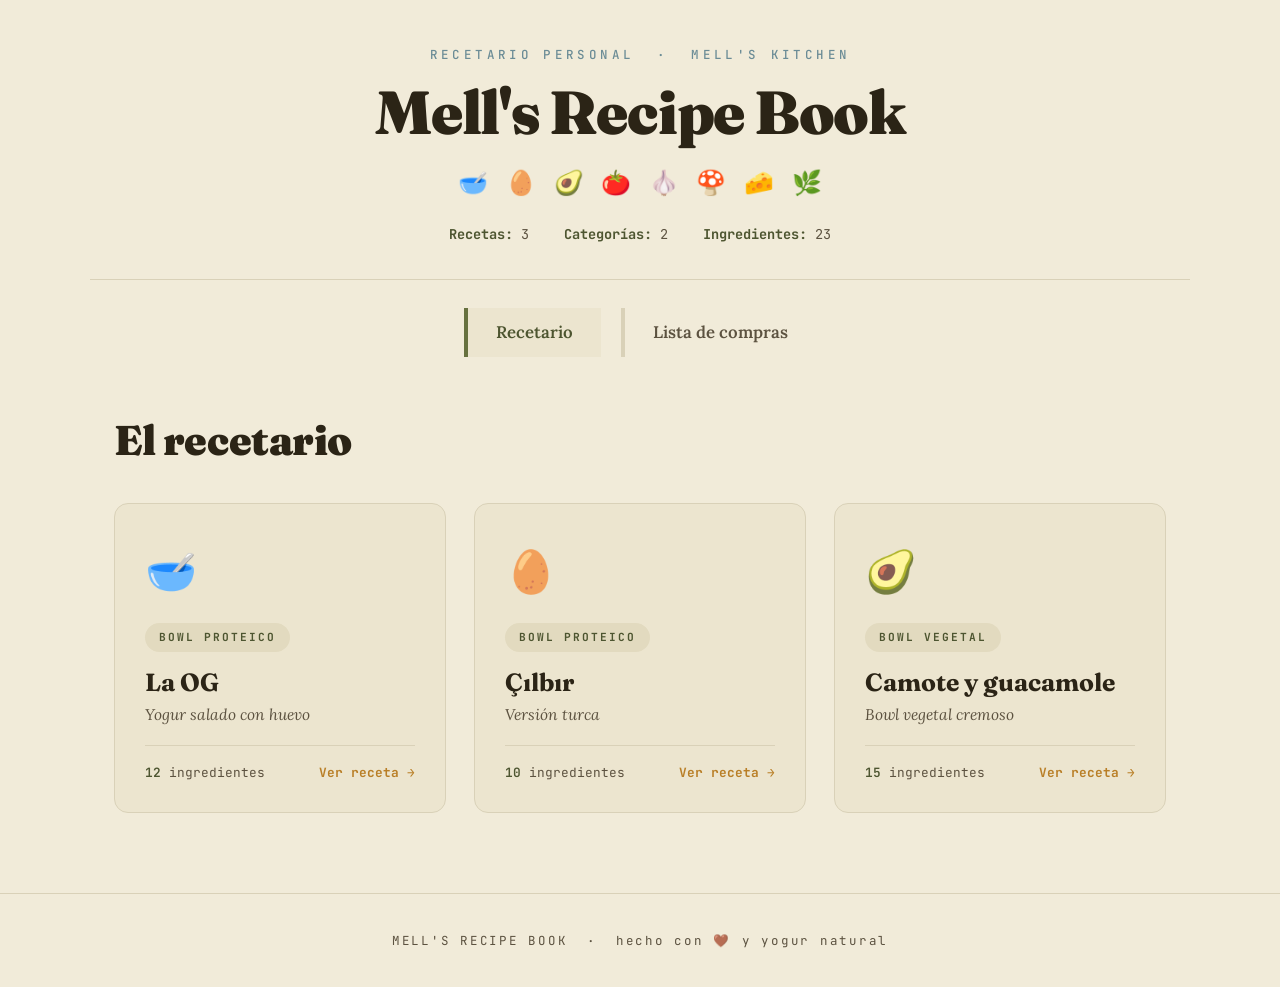
==== commit 5da2c9c6: "Simplify layout: compact header, boxed tabs, remove numbering and extras - Shrink hero header: small" ====
--- a/index.html
+++ b/index.html
@@ -16,16 +16,13 @@
     <header class="hero">
         <p class="eyebrow">RECETARIO PERSONAL &nbsp;·&nbsp; MELL'S KITCHEN</p>
         <h1 class="hero-title">Mell's Recipe Book</h1>
-        <span class="hero-pill">MENÚ &nbsp;·&nbsp; RECETAS &nbsp;·&nbsp; LISTA DE COMPRAS</span>
         <div class="hero-emojis" aria-hidden="true">
             <span>🥣</span><span>🥚</span><span>🥑</span><span>🍅</span><span>🧄</span><span>🍄</span><span>🧀</span><span>🌿</span>
         </div>
-        <p class="hero-quote">«Cocinar rico toda la semana,<br>comprar todo en una sola vuelta.»</p>
         <div class="hero-meta">
             <span><b>Recetas:</b> <span id="meta-recipes">–</span></span>
             <span><b>Categorías:</b> <span id="meta-categories">–</span></span>
             <span><b>Ingredientes:</b> <span id="meta-ingredients">–</span></span>
-            <span><b>Modo:</b> checklist de compras</span>
         </div>
     </header>
 
@@ -33,38 +30,21 @@
 
     <!-- ============ NAV ============ -->
     <nav class="tabs" aria-label="Secciones">
-        <button class="tab-btn active" data-tab="recipes">01 · Recetario</button>
-        <button class="tab-btn" data-tab="shopping">02 · Lista de compras</button>
+        <button class="tab-btn active" data-tab="recipes">Recetario</button>
+        <button class="tab-btn" data-tab="shopping">Lista de compras</button>
     </nav>
 
     <main class="content">
 
-        <!-- ============ SECCIÓN 01 · RECETARIO ============ -->
+        <!-- ============ RECETARIO ============ -->
         <section id="recipes-tab" class="tab-panel active">
-            <p class="section-label">SECCIÓN 01</p>
-            <h2 class="section-title"><span class="section-num">01 ·</span> El recetario</h2>
-
-            <aside class="callout">
-                <p><b>Cómo funciona.</b> Cada tarjeta es una receta guardada en el board. Haz clic
-                en cualquiera para abrir su ficha completa: ingredientes, pasos de preparación y
-                datos nutricionales. Las recetas se irán añadiendo poco a poco.</p>
-            </aside>
-
+            <h2 class="section-title">El recetario</h2>
             <div class="recipes-grid" id="recipes-grid"></div>
         </section>
 
-        <!-- ============ SECCIÓN 02 · LISTA DE COMPRAS ============ -->
+        <!-- ============ LISTA DE COMPRAS ============ -->
         <section id="shopping-tab" class="tab-panel">
-            <p class="section-label">SECCIÓN 02</p>
-            <h2 class="section-title"><span class="section-num">02 ·</span> Lista de compras</h2>
-
-            <aside class="callout">
-                <p><b>Cómo funciona.</b> Selecciona los tipos de receta que quieres cocinar
-                (filtro multiselección) y se compilan los ingredientes de esas recetas en una sola
-                lista. Marca lo que ya compraste — el estado se guarda en tu navegador. Cada
-                etiqueta de receta te lleva a su ficha. <b>Sin filtros activos se muestran todas
-                las recetas.</b></p>
-            </aside>
+            <h2 class="section-title">Lista de compras</h2>
 
             <div class="filter-bar">
                 <span class="filter-label">FILTRAR POR TIPO</span>
--- a/styles.css
+++ b/styles.css
@@ -41,56 +41,35 @@
 .hero {
     max-width: 900px;
     margin: 0 auto;
-    padding: 4.5rem 1.5rem 3rem;
+    padding: 2.75rem 1.5rem 2rem;
     text-align: center;
 }
 
 .eyebrow {
     font-family: var(--mono);
-    font-size: 0.8rem;
+    font-size: 0.78rem;
     font-weight: 500;
     letter-spacing: 0.35em;
     color: var(--slate);
-    margin-bottom: 1.75rem;
+    margin-bottom: 1rem;
 }
 
 .hero-title {
     font-family: var(--serif);
     font-weight: 900;
-    font-size: clamp(3rem, 9vw, 5.5rem);
-    line-height: 1.02;
+    font-size: clamp(2.4rem, 6.5vw, 3.8rem);
+    line-height: 1.05;
     letter-spacing: -0.02em;
-    margin-bottom: 1.75rem;
-}
-
-.hero-pill {
-    display: inline-block;
-    font-family: var(--mono);
-    font-size: 0.78rem;
-    font-weight: 500;
-    letter-spacing: 0.22em;
-    color: var(--paper);
-    background: var(--olive);
-    padding: 0.55rem 1.4rem;
-    border-radius: 999px;
-    margin-bottom: 1.9rem;
+    margin-bottom: 1.1rem;
 }
 
 .hero-emojis {
     display: flex;
     justify-content: center;
-    gap: 1.4rem;
-    font-size: 1.9rem;
-    margin-bottom: 2rem;
+    gap: 1.1rem;
+    font-size: 1.5rem;
+    margin-bottom: 1.25rem;
     flex-wrap: wrap;
-}
-
-.hero-quote {
-    font-family: var(--body);
-    font-style: italic;
-    font-size: clamp(1.15rem, 3vw, 1.45rem);
-    line-height: 1.6;
-    margin-bottom: 2.5rem;
 }
 
 .hero-meta {
@@ -120,34 +99,34 @@
 .tabs {
     display: flex;
     justify-content: center;
-    gap: 0.75rem;
-    padding: 2rem 1.5rem 0;
+    gap: 1.25rem;
+    padding: 1.75rem 1.5rem 0;
     flex-wrap: wrap;
 }
 
 .tab-btn {
-    font-family: var(--mono);
-    font-size: 0.85rem;
-    font-weight: 500;
-    letter-spacing: 0.08em;
+    font-family: var(--body);
+    font-size: 1.05rem;
+    font-weight: 600;
     color: var(--ink-soft);
     background: transparent;
-    border: 1.5px solid var(--line);
-    border-radius: 999px;
-    padding: 0.6rem 1.5rem;
+    border: none;
+    border-left: 4px solid var(--line);
+    padding: 0.85rem 1.75rem;
+    text-align: left;
     cursor: pointer;
     transition: all 0.25s ease;
 }
 
 .tab-btn:hover {
-    border-color: var(--olive);
+    background: var(--paper-soft);
     color: var(--olive-deep);
 }
 
 .tab-btn.active {
-    background: var(--olive);
-    border-color: var(--olive);
-    color: var(--paper);
+    background: var(--paper-soft);
+    border-left-color: var(--olive);
+    color: var(--olive-deep);
 }
 
 /* ============ LAYOUT ============ */
@@ -169,36 +148,13 @@
     to   { opacity: 1; transform: translateY(0); }
 }
 
-.section-label {
-    font-family: var(--mono);
-    font-size: 0.8rem;
-    font-weight: 500;
-    letter-spacing: 0.35em;
-    color: var(--slate);
-    margin-bottom: 0.5rem;
-}
-
 .section-title {
     font-family: var(--serif);
     font-weight: 900;
-    font-size: clamp(2rem, 5.5vw, 3rem);
+    font-size: clamp(1.8rem, 5vw, 2.6rem);
     letter-spacing: -0.01em;
     margin-bottom: 1.75rem;
 }
-
-.section-num { color: var(--amber); }
-
-/* ============ CALLOUT ============ */
-
-.callout {
-    border-left: 4px solid var(--olive);
-    background: var(--paper-soft);
-    padding: 1.4rem 1.75rem;
-    margin-bottom: 2.75rem;
-    font-size: 1rem;
-}
-
-.callout b { color: var(--olive-deep); }
 
 /* ============ RECIPE CARDS ============ */
 
@@ -523,20 +479,6 @@
     margin-bottom: 1.5rem;
 }
 
-.m-stats {
-    font-family: var(--mono);
-    font-size: 0.85rem;
-    color: var(--ink-soft);
-    display: flex;
-    gap: 2rem;
-    padding: 1rem 0;
-    border-top: 1px solid var(--line);
-    border-bottom: 1px solid var(--line);
-    margin-bottom: 1.75rem;
-}
-
-.m-stats b { color: var(--olive-deep); font-size: 1.05rem; }
-
 .m-h {
     font-family: var(--serif);
     font-weight: 700;
@@ -612,6 +554,15 @@
     color: var(--ink-soft);
 }
 
+/* ============ ACCESIBILIDAD ============ */
+
+@media (prefers-reduced-motion: reduce) {
+    *, *::before, *::after {
+        animation: none !important;
+        transition: none !important;
+    }
+}
+
 /* ============ RESPONSIVE ============ */
 
 @media (max-width: 640px) {
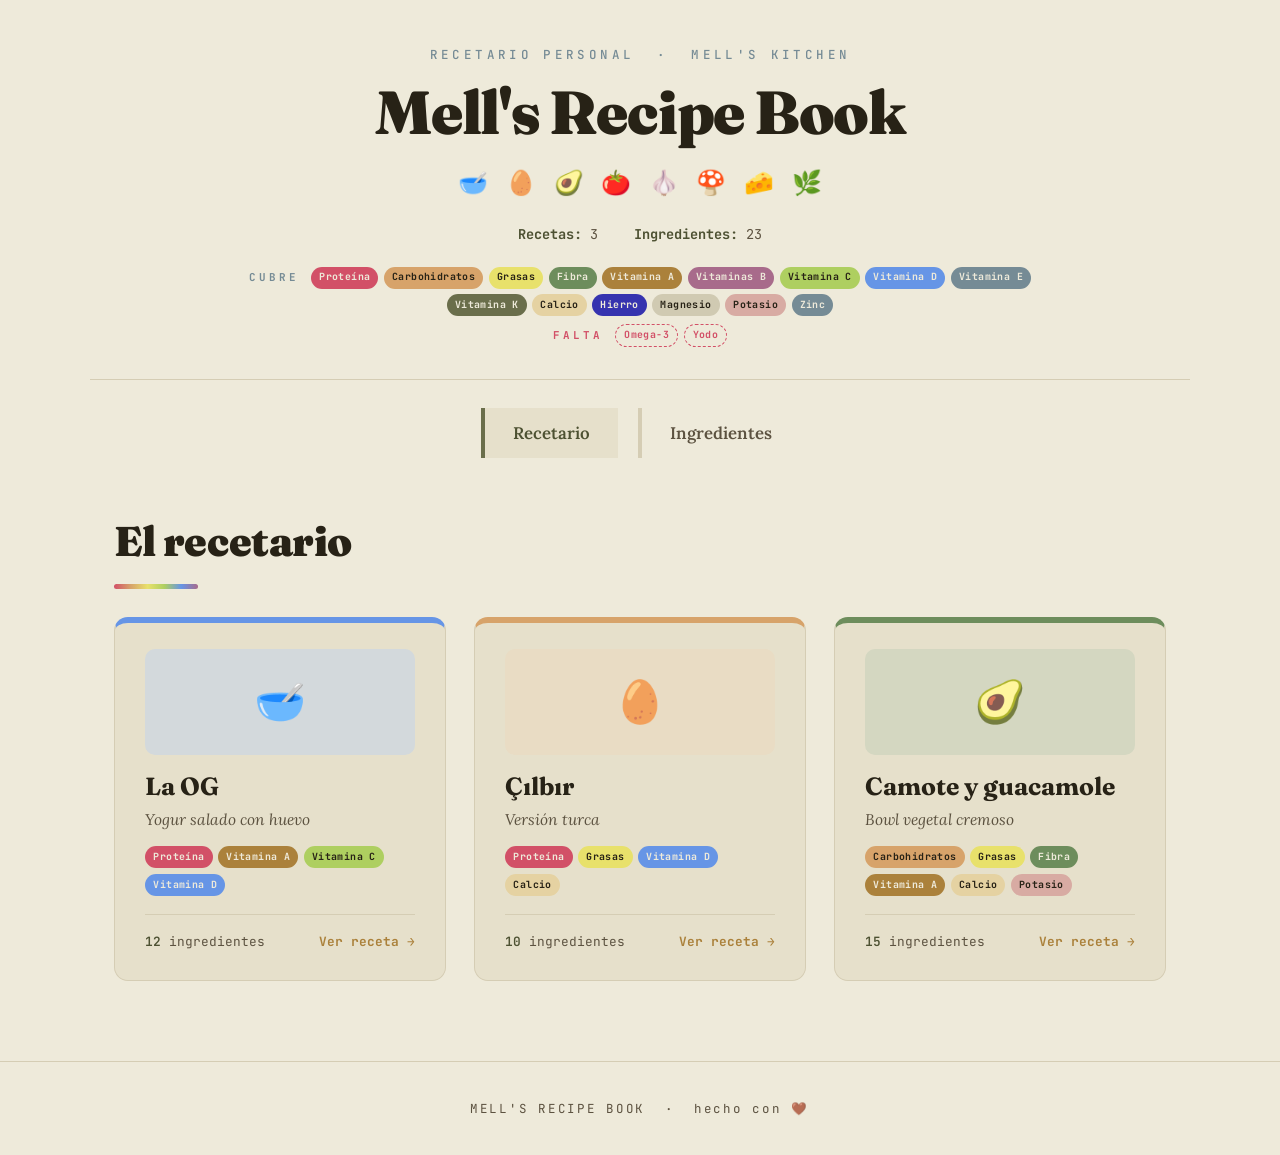
==== commit 9f33c07b: "Add nutrient system with colorful palette and handwritten synopses - Apply the full recipe-book pale" ====
--- a/index.html
+++ b/index.html
@@ -7,7 +7,7 @@
     <link rel="icon" href="data:image/svg+xml,<svg xmlns=%22http://www.w3.org/2000/svg%22 viewBox=%220 0 100 100%22><text y=%22.9em%22 font-size=%2290%22>🥣</text></svg>">
     <link rel="preconnect" href="https://fonts.googleapis.com">
     <link rel="preconnect" href="https://fonts.gstatic.com" crossorigin>
-    <link href="https://fonts.googleapis.com/css2?family=Fraunces:opsz,wght@9..144,600;9..144,700;9..144,900&family=Lora:ital,wght@0,400;0,500;0,600;1,400;1,500&family=JetBrains+Mono:wght@400;500;700&display=swap" rel="stylesheet">
+    <link href="https://fonts.googleapis.com/css2?family=Fraunces:opsz,wght@9..144,600;9..144,700;9..144,900&family=Lora:ital,wght@0,400;0,500;0,600;1,400;1,500&family=JetBrains+Mono:wght@400;500;700&family=Caveat:wght@500;600&display=swap" rel="stylesheet">
     <link rel="stylesheet" href="styles.css">
 </head>
 <body>
@@ -21,9 +21,9 @@
         </div>
         <div class="hero-meta">
             <span><b>Recetas:</b> <span id="meta-recipes">–</span></span>
-            <span><b>Categorías:</b> <span id="meta-categories">–</span></span>
             <span><b>Ingredientes:</b> <span id="meta-ingredients">–</span></span>
         </div>
+        <div class="hero-nutrients" id="hero-nutrients"></div>
     </header>
 
     <hr class="rule">
@@ -31,7 +31,7 @@
     <!-- ============ NAV ============ -->
     <nav class="tabs" aria-label="Secciones">
         <button class="tab-btn active" data-tab="recipes">Recetario</button>
-        <button class="tab-btn" data-tab="shopping">Lista de compras</button>
+        <button class="tab-btn" data-tab="shopping">Ingredientes</button>
     </nav>
 
     <main class="content">
@@ -42,12 +42,12 @@
             <div class="recipes-grid" id="recipes-grid"></div>
         </section>
 
-        <!-- ============ LISTA DE COMPRAS ============ -->
+        <!-- ============ INGREDIENTES ============ -->
         <section id="shopping-tab" class="tab-panel">
-            <h2 class="section-title">Lista de compras</h2>
+            <h2 class="section-title">Ingredientes</h2>
 
             <div class="filter-bar">
-                <span class="filter-label">FILTRAR POR TIPO</span>
+                <span class="filter-label">FILTRAR POR NUTRIENTE</span>
                 <div class="filter-chips" id="filter-chips"></div>
             </div>
 
@@ -63,6 +63,7 @@
                             <th class="col-check">✓</th>
                             <th class="col-name">Ingrediente</th>
                             <th class="col-recipes">Aparece en las recetas</th>
+                            <th class="col-nutrients">Aporta</th>
                         </tr>
                     </thead>
                     <tbody id="shopping-body"></tbody>
@@ -73,7 +74,7 @@
     </main>
 
     <footer class="footer">
-        <p>MELL'S RECIPE BOOK &nbsp;·&nbsp; hecho con 🤎 y yogur natural</p>
+        <p>MELL'S RECIPE BOOK &nbsp;·&nbsp; hecho con 🤎</p>
     </footer>
 
     <!-- ============ MODAL DE RECETA ============ -->
--- a/styles.css
+++ b/styles.css
@@ -7,21 +7,33 @@
 * { margin: 0; padding: 0; box-sizing: border-box; }
 
 :root {
-    --paper:      #f1ebd9;
-    --paper-soft: #ece5cf;
-    --chip:       #e2dabf;
-    --ink:        #2b2416;
+    /* Paleta del recetario */
+    --paper:      #EEEADA;
+    --paper-soft: #E6E0CB;
+    --chip:       #D0CAB2;
+    --ink:        #272216;
     --ink-soft:   #5c5240;
-    --olive:      #67713f;
-    --olive-deep: #4d5530;
-    --amber:      #b97f27;
-    --slate:      #6b8c96;
-    --line:       #d9d1b8;
-    --line-soft:  #e4ddc8;
+    --olive:      #6A6E4B;
+    --olive-deep: #4d5132;
+    --sage:       #6D8D5C;
+    --lime:       #AECF60;
+    --amber:      #AB813B;
+    --slate:      #758B95;
+    --blue:       #6695E6;
+    --indigo:     #3633AF;
+    --caramel:    #D7A36A;
+    --tomato:     #D25067;
+    --rose:       #D8ABA3;
+    --mauve:      #A86B8B;
+    --cheese:     #E8E16B;
+    --cream-ch:   #E5D2A2;
+    --line:       #d5cdb4;
+    --line-soft:  #e0d9c2;
 
     --serif: 'Fraunces', Georgia, serif;
     --body:  'Lora', Georgia, serif;
     --mono:  'JetBrains Mono', 'Courier New', monospace;
+    --hand:  'Caveat', 'Segoe Script', cursive;
 }
 
 ::selection { background: var(--olive); color: var(--paper); }
@@ -87,6 +99,65 @@
     font-weight: 700;
 }
 
+.hero-nutrients {
+    margin-top: 1.25rem;
+    display: flex;
+    flex-direction: column;
+    gap: 0.5rem;
+    align-items: center;
+}
+
+.hn-row {
+    display: flex;
+    flex-wrap: wrap;
+    justify-content: center;
+    align-items: center;
+    gap: 0.35rem;
+}
+
+.hn-label {
+    font-family: var(--mono);
+    font-size: 0.68rem;
+    font-weight: 700;
+    letter-spacing: 0.28em;
+    color: var(--slate);
+    margin-right: 0.4rem;
+}
+
+.hn-falta { color: var(--tomato); }
+
+.hn-none {
+    font-family: var(--mono);
+    font-size: 0.75rem;
+    color: var(--ink-soft);
+}
+
+/* ============ CHIPS DE NUTRIENTES ============ */
+
+.nutri-chip {
+    display: inline-block;
+    font-family: var(--mono);
+    font-size: 0.7rem;
+    font-weight: 700;
+    letter-spacing: 0.04em;
+    padding: 0.24rem 0.65rem;
+    border-radius: 999px;
+    white-space: nowrap;
+}
+
+.nutri-chip.small {
+    font-size: 0.62rem;
+    padding: 0.16rem 0.5rem;
+}
+
+.nutri-chip.miss {
+    background: transparent;
+    border: 1.5px dashed var(--tomato);
+    color: var(--tomato);
+    font-size: 0.62rem;
+    padding: 0.14rem 0.5rem;
+}
+
 .rule {
     border: none;
     border-top: 1px solid var(--line);
@@ -156,6 +227,18 @@
     margin-bottom: 1.75rem;
 }
 
+.section-title::after {
+    content: "";
+    display: block;
+    width: 84px;
+    height: 5px;
+    border-radius: 3px;
+    margin-top: 0.5rem;
+    background: linear-gradient(90deg,
+        var(--tomato), var(--caramel), var(--cheese),
+        var(--lime), var(--blue), var(--mauve));
+}
+
 /* ============ RECIPE CARDS ============ */
 
 .recipes-grid {
@@ -167,8 +250,9 @@
 .recipe-card {
     background: var(--paper-soft);
     border: 1.5px solid var(--line);
+    border-top: 6px solid var(--accent, var(--olive));
     border-radius: 14px;
-    padding: 2rem 1.9rem 1.75rem;
+    padding: 1.6rem 1.9rem 1.75rem;
     cursor: pointer;
     transition: transform 0.25s ease, box-shadow 0.25s ease, border-color 0.25s ease;
     display: flex;
@@ -177,27 +261,24 @@
 
 .recipe-card:hover {
     transform: translateY(-5px);
-    border-color: var(--olive);
+    border-color: var(--accent, var(--olive));
     box-shadow: 0 14px 30px rgba(43, 36, 22, 0.12);
 }
 
 .recipe-card .card-emoji {
     font-size: 2.6rem;
-    margin-bottom: 1rem;
-}
-
-.recipe-card .card-cat {
-    font-family: var(--mono);
-    font-size: 0.7rem;
-    font-weight: 700;
-    letter-spacing: 0.18em;
-    text-transform: uppercase;
-    color: var(--olive-deep);
-    background: var(--chip);
-    border-radius: 999px;
-    padding: 0.3rem 0.85rem;
-    align-self: flex-start;
-    margin-bottom: 1rem;
+    background: color-mix(in srgb, var(--accent, var(--olive)) 20%, var(--paper));
+    border-radius: 10px;
+    text-align: center;
+    padding: 1.1rem 0;
+    margin-bottom: 1.1rem;
+}
+
+.recipe-card .card-tags {
+    display: flex;
+    flex-wrap: wrap;
+    gap: 0.35rem;
+    margin-bottom: 1.1rem;
 }
 
 .recipe-card h3 {
@@ -212,7 +293,7 @@
     font-style: italic;
     color: var(--ink-soft);
     font-size: 0.97rem;
-    margin-bottom: 1.1rem;
+    margin-bottom: 0.9rem;
 }
 
 .recipe-card .card-stats {
@@ -276,10 +357,12 @@
 
 .chip:hover { border-color: var(--olive); color: var(--olive-deep); }
 
-.chip.on {
-    background: var(--olive);
-    border-color: var(--olive);
-    color: var(--paper);
+.chip .dot {
+    display: inline-block;
+    width: 0.55em;
+    height: 0.55em;
+    border-radius: 50%;
+    margin-right: 0.45em;
 }
 
 .chip .chip-count { opacity: 0.75; }
@@ -342,6 +425,7 @@
 }
 
 .shopping-table th.col-check { width: 3.2rem; text-align: center; }
+.shopping-table th.col-nutrients { width: 30%; }
 
 .shopping-table tbody td {
     padding: 0.85rem 1.1rem;
@@ -382,16 +466,28 @@
     font-size: 0.72rem;
     font-weight: 700;
     letter-spacing: 0.06em;
-    color: var(--olive-deep);
-    background: var(--chip);
+    color: var(--ink);
+    background: color-mix(in srgb, var(--accent, var(--olive)) 18%, var(--paper));
     border: none;
+    border-left: 3px solid var(--accent, var(--olive));
     border-radius: 5px;
     padding: 0.3rem 0.7rem;
     cursor: pointer;
     transition: all 0.2s ease;
 }
 
-.badge:hover { background: var(--olive); color: var(--paper); }
+.badge:hover {
+    background: var(--accent, var(--olive));
+    color: var(--paper);
+}
+
+.nutri-cell {
+    display: flex;
+    flex-wrap: wrap;
+    gap: 0.3rem;
+}
+
+.no-nutri { color: var(--ink-soft); }
 
 .empty-row td {
     text-align: center;
@@ -443,18 +539,11 @@
 
 .modal-close:hover { color: var(--ink); }
 
-.m-cat {
-    display: inline-block;
-    font-family: var(--mono);
-    font-size: 0.72rem;
-    font-weight: 700;
-    letter-spacing: 0.18em;
-    text-transform: uppercase;
-    color: var(--olive-deep);
-    background: var(--chip);
-    border-radius: 999px;
-    padding: 0.32rem 0.9rem;
-    margin-bottom: 1rem;
+.m-tags {
+    display: flex;
+    flex-wrap: wrap;
+    gap: 0.4rem;
+    margin-bottom: 1.1rem;
 }
 
 .m-title {
@@ -472,11 +561,16 @@
 }
 
 .m-intro {
-    font-size: 1rem;
-    border-left: 4px solid var(--olive);
-    background: var(--paper-soft);
+    font-family: var(--hand);
+    font-weight: 500;
+    font-size: 1.5rem;
+    line-height: 1.35;
+    color: var(--ink);
+    border-left: 4px solid var(--amber);
+    background: var(--cream-ch);
+    border-radius: 0 10px 10px 0;
     padding: 1rem 1.25rem;
-    margin-bottom: 1.5rem;
+    margin-bottom: 1.6rem;
 }
 
 .m-h {
@@ -505,9 +599,12 @@
     content: "✓";
     position: absolute;
     left: 0;
-    color: var(--olive);
-    font-weight: 700;
-}
+    color: var(--sage);
+    font-weight: 700;
+}
+
+.m-ingredients li:nth-child(3n+2)::before { color: var(--tomato); }
+.m-ingredients li:nth-child(3n)::before   { color: var(--amber); }
 
 .m-ingredients .ing-note {
     font-style: italic;
@@ -542,6 +639,10 @@
     justify-content: center;
 }
 
+.m-steps li:nth-child(4n+2)::before { background: var(--caramel); color: var(--ink); }
+.m-steps li:nth-child(4n+3)::before { background: var(--tomato); }
+.m-steps li:nth-child(4n)::before   { background: var(--slate); }
+
 /* ============ FOOTER ============ */
 
 .footer {
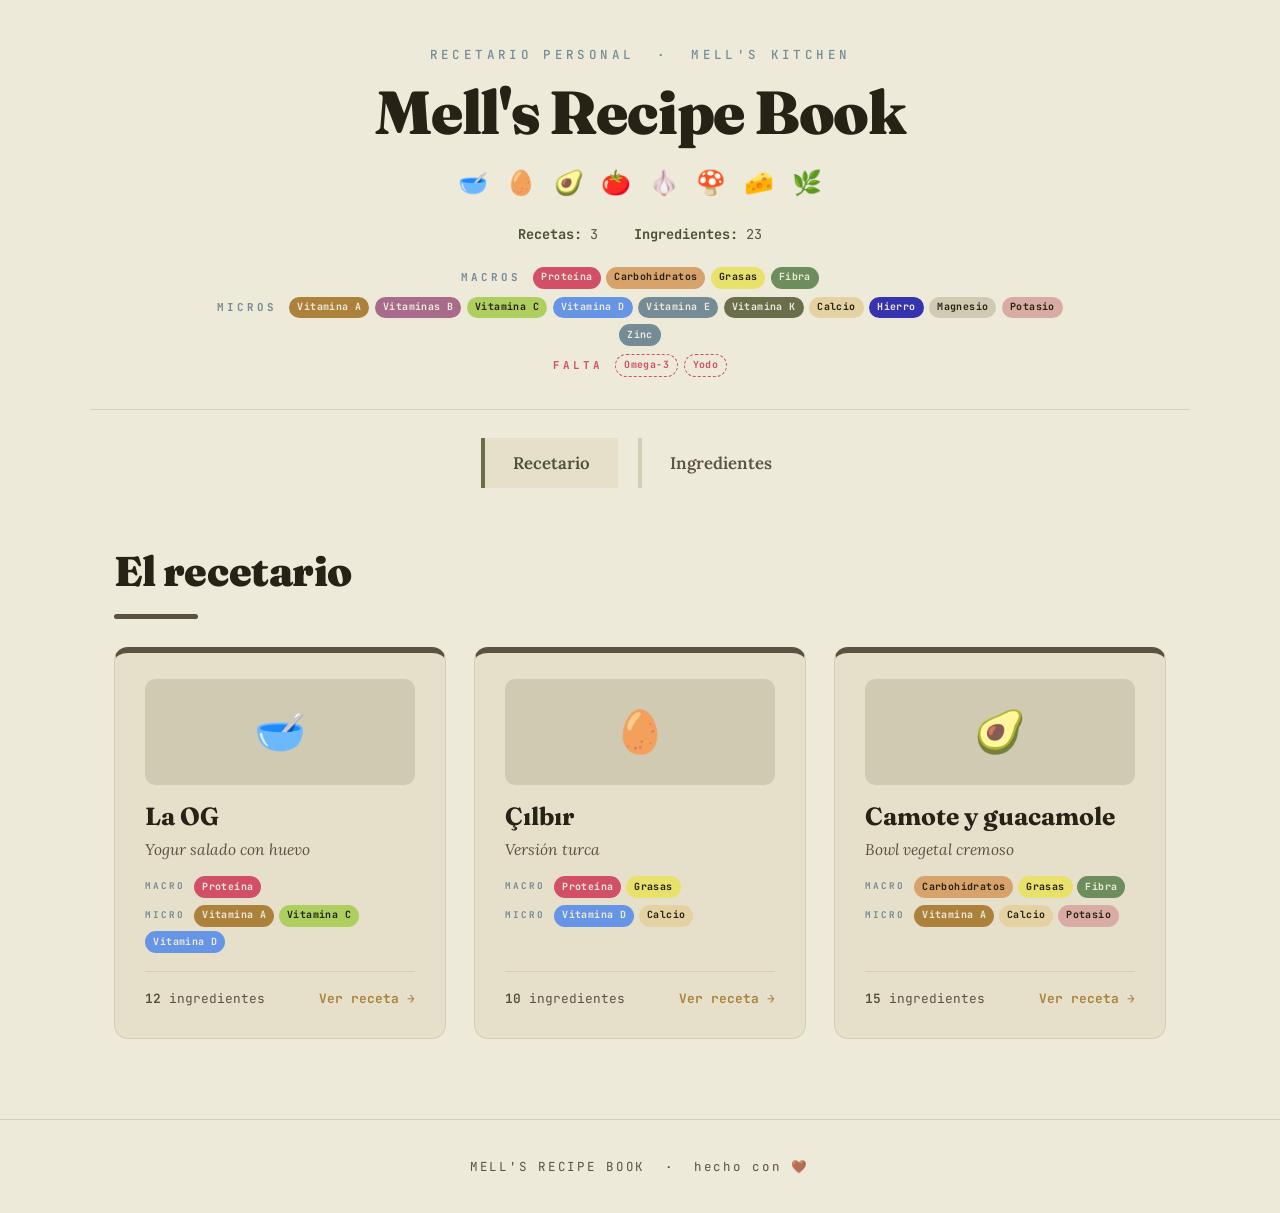
==== commit 1a77772f: "Separate macros from micros and reserve color for nutrients only - Split nutrient displays into labe" ====
--- a/index.html
+++ b/index.html
@@ -47,8 +47,14 @@
             <h2 class="section-title">Ingredientes</h2>
 
             <div class="filter-bar">
-                <span class="filter-label">FILTRAR POR NUTRIENTE</span>
-                <div class="filter-chips" id="filter-chips"></div>
+                <div class="filter-group">
+                    <span class="filter-label">MACRONUTRIENTES</span>
+                    <div class="filter-chips" id="filter-macros"></div>
+                </div>
+                <div class="filter-group">
+                    <span class="filter-label">MICRONUTRIENTES</span>
+                    <div class="filter-chips" id="filter-micros"></div>
+                </div>
             </div>
 
             <div class="list-toolbar">
--- a/styles.css
+++ b/styles.css
@@ -158,6 +158,24 @@
     padding: 0.14rem 0.5rem;
 }
 
+/* Grupos de nutrientes (macros y micros por separado) */
+
+.ngroup {
+    display: flex;
+    flex-wrap: wrap;
+    align-items: center;
+    gap: 0.3rem;
+}
+
+.ng-label {
+    font-family: var(--mono);
+    font-size: 0.58rem;
+    font-weight: 700;
+    letter-spacing: 0.2em;
+    color: var(--slate);
+    margin-right: 0.3rem;
+}
+
 .rule {
     border: none;
     border-top: 1px solid var(--line);
@@ -234,9 +252,7 @@
     height: 5px;
     border-radius: 3px;
     margin-top: 0.5rem;
-    background: linear-gradient(90deg,
-        var(--tomato), var(--caramel), var(--cheese),
-        var(--lime), var(--blue), var(--mauve));
+    background: var(--ink-soft);
 }
 
 /* ============ RECIPE CARDS ============ */
@@ -250,7 +266,7 @@
 .recipe-card {
     background: var(--paper-soft);
     border: 1.5px solid var(--line);
-    border-top: 6px solid var(--accent, var(--olive));
+    border-top: 6px solid var(--ink-soft);
     border-radius: 14px;
     padding: 1.6rem 1.9rem 1.75rem;
     cursor: pointer;
@@ -261,13 +277,14 @@
 
 .recipe-card:hover {
     transform: translateY(-5px);
-    border-color: var(--accent, var(--olive));
+    border-color: var(--olive);
+    border-top-color: var(--ink-soft);
     box-shadow: 0 14px 30px rgba(43, 36, 22, 0.12);
 }
 
 .recipe-card .card-emoji {
     font-size: 2.6rem;
-    background: color-mix(in srgb, var(--accent, var(--olive)) 20%, var(--paper));
+    background: var(--chip);
     border-radius: 10px;
     text-align: center;
     padding: 1.1rem 0;
@@ -276,8 +293,8 @@
 
 .recipe-card .card-tags {
     display: flex;
-    flex-wrap: wrap;
-    gap: 0.35rem;
+    flex-direction: column;
+    gap: 0.4rem;
     margin-bottom: 1.1rem;
 }
 
@@ -321,10 +338,16 @@
 
 .filter-bar {
     display: flex;
+    flex-direction: column;
+    gap: 0.85rem;
+    margin-bottom: 1.5rem;
+}
+
+.filter-group {
+    display: flex;
     align-items: center;
-    gap: 1.25rem;
-    flex-wrap: wrap;
-    margin-bottom: 1.5rem;
+    gap: 1rem;
+    flex-wrap: wrap;
 }
 
 .filter-label {
@@ -467,9 +490,9 @@
     font-weight: 700;
     letter-spacing: 0.06em;
     color: var(--ink);
-    background: color-mix(in srgb, var(--accent, var(--olive)) 18%, var(--paper));
+    background: var(--chip);
     border: none;
-    border-left: 3px solid var(--accent, var(--olive));
+    border-left: 3px solid var(--ink-soft);
     border-radius: 5px;
     padding: 0.3rem 0.7rem;
     cursor: pointer;
@@ -477,14 +500,14 @@
 }
 
 .badge:hover {
-    background: var(--accent, var(--olive));
+    background: var(--olive);
     color: var(--paper);
 }
 
 .nutri-cell {
     display: flex;
-    flex-wrap: wrap;
-    gap: 0.3rem;
+    flex-direction: column;
+    gap: 0.35rem;
 }
 
 .no-nutri { color: var(--ink-soft); }
@@ -599,12 +622,9 @@
     content: "✓";
     position: absolute;
     left: 0;
-    color: var(--sage);
-    font-weight: 700;
-}
-
-.m-ingredients li:nth-child(3n+2)::before { color: var(--tomato); }
-.m-ingredients li:nth-child(3n)::before   { color: var(--amber); }
+    color: var(--olive);
+    font-weight: 700;
+}
 
 .m-ingredients .ing-note {
     font-style: italic;
@@ -639,9 +659,6 @@
     justify-content: center;
 }
 
-.m-steps li:nth-child(4n+2)::before { background: var(--caramel); color: var(--ink); }
-.m-steps li:nth-child(4n+3)::before { background: var(--tomato); }
-.m-steps li:nth-child(4n)::before   { background: var(--slate); }
 
 /* ============ FOOTER ============ */
 
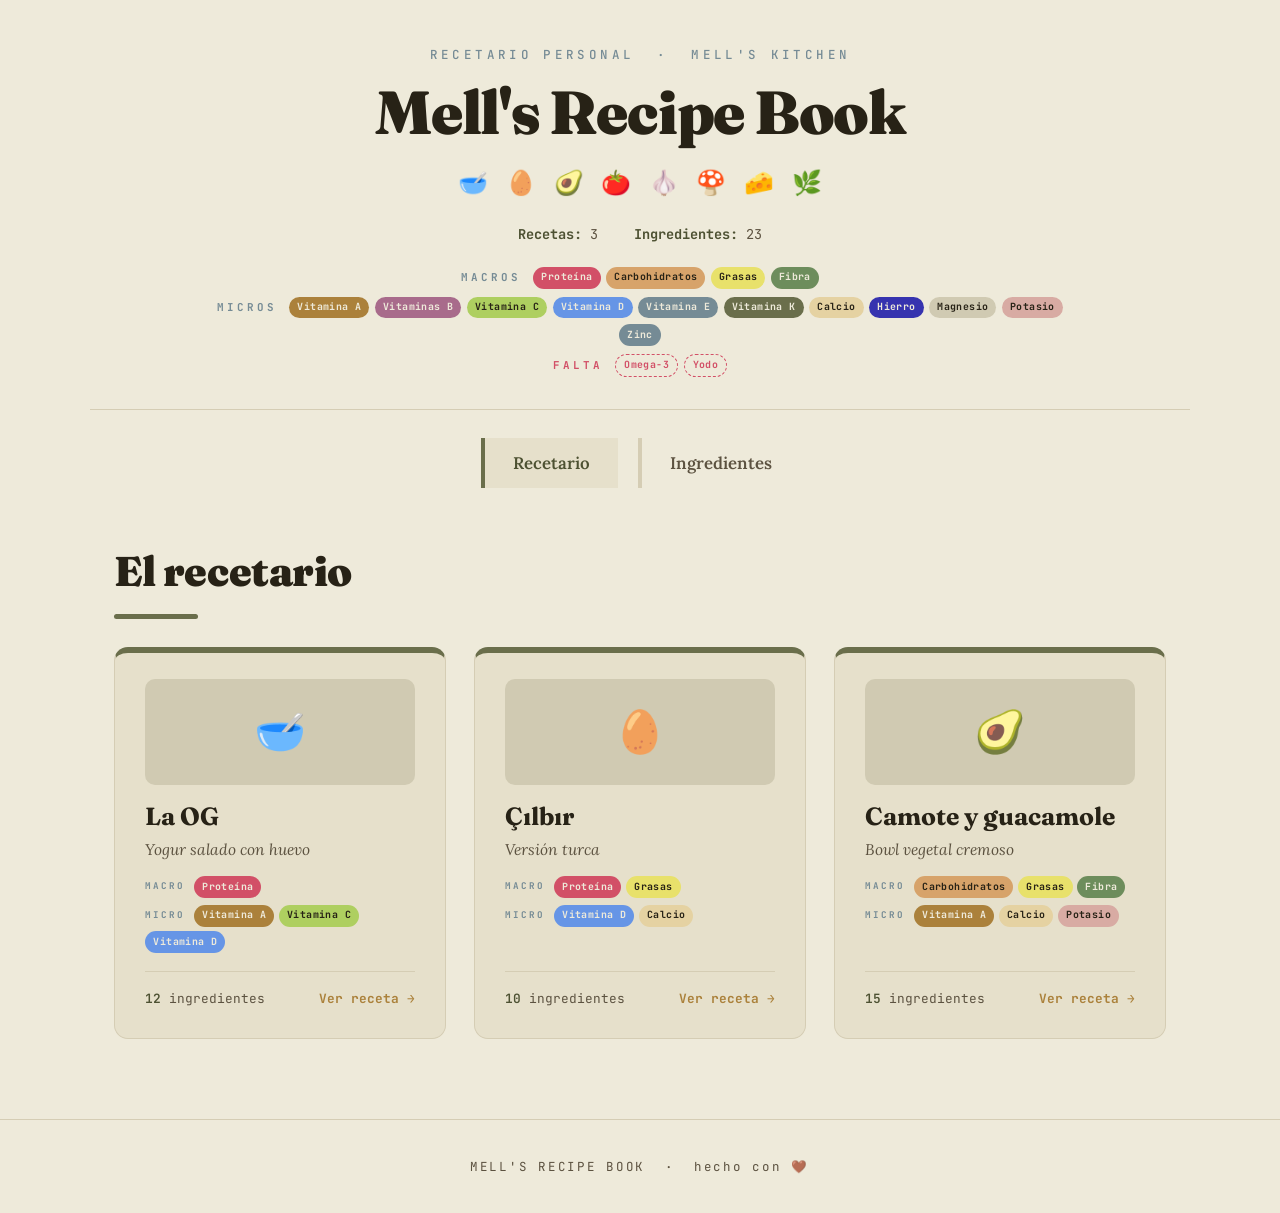
==== commit e234e3e1: "Olive decorations, split table nutrient columns, ingredient tooltips - Change decorative accents fro" ====
--- a/index.html
+++ b/index.html
@@ -69,7 +69,8 @@
                             <th class="col-check">✓</th>
                             <th class="col-name">Ingrediente</th>
                             <th class="col-recipes">Aparece en las recetas</th>
-                            <th class="col-nutrients">Aporta</th>
+                            <th class="col-macros">Macronutrientes</th>
+                            <th class="col-micros">Micronutrientes</th>
                         </tr>
                     </thead>
                     <tbody id="shopping-body"></tbody>
--- a/styles.css
+++ b/styles.css
@@ -252,7 +252,7 @@
     height: 5px;
     border-radius: 3px;
     margin-top: 0.5rem;
-    background: var(--ink-soft);
+    background: var(--olive);
 }
 
 /* ============ RECIPE CARDS ============ */
@@ -266,7 +266,7 @@
 .recipe-card {
     background: var(--paper-soft);
     border: 1.5px solid var(--line);
-    border-top: 6px solid var(--ink-soft);
+    border-top: 6px solid var(--olive);
     border-radius: 14px;
     padding: 1.6rem 1.9rem 1.75rem;
     cursor: pointer;
@@ -278,7 +278,7 @@
 .recipe-card:hover {
     transform: translateY(-5px);
     border-color: var(--olive);
-    border-top-color: var(--ink-soft);
+    border-top-color: var(--olive);
     box-shadow: 0 14px 30px rgba(43, 36, 22, 0.12);
 }
 
@@ -448,7 +448,8 @@
 }
 
 .shopping-table th.col-check { width: 3.2rem; text-align: center; }
-.shopping-table th.col-nutrients { width: 30%; }
+.shopping-table th.col-macros,
+.shopping-table th.col-micros { width: 17%; }
 
 .shopping-table tbody td {
     padding: 0.85rem 1.1rem;
@@ -492,7 +493,7 @@
     color: var(--ink);
     background: var(--chip);
     border: none;
-    border-left: 3px solid var(--ink-soft);
+    border-left: 3px solid var(--olive);
     border-radius: 5px;
     padding: 0.3rem 0.7rem;
     cursor: pointer;
@@ -605,6 +606,13 @@
 
 .m-section { margin-bottom: 1.75rem; }
 
+.m-hint {
+    font-family: var(--mono);
+    font-size: 0.72rem;
+    color: var(--slate);
+    margin-bottom: 0.6rem;
+}
+
 .m-ingredients {
     list-style: none;
     columns: 2;
@@ -616,6 +624,40 @@
     padding: 0.3rem 0 0.3rem 1.5rem;
     position: relative;
     font-size: 0.97rem;
+}
+
+.m-ingredients .ing-hover {
+    text-decoration: underline dotted var(--olive) 1.5px;
+    text-underline-offset: 3px;
+    cursor: help;
+}
+
+.m-ingredients .ing-tip {
+    display: none;
+    position: absolute;
+    left: 1.2rem;
+    bottom: calc(100% + 4px);
+    z-index: 20;
+    flex-direction: column;
+    gap: 0.35rem;
+    min-width: 210px;
+    background: var(--paper);
+    border: 1.5px solid var(--olive);
+    border-radius: 8px;
+    padding: 0.6rem 0.8rem;
+    box-shadow: 0 10px 24px rgba(43, 36, 22, 0.22);
+}
+
+.m-ingredients li:hover .ing-tip,
+.m-ingredients li:focus .ing-tip,
+.m-ingredients li:focus-within .ing-tip {
+    display: flex;
+}
+
+.tip-none {
+    font-family: var(--mono);
+    font-size: 0.7rem;
+    color: var(--ink-soft);
 }
 
 .m-ingredients li::before {
